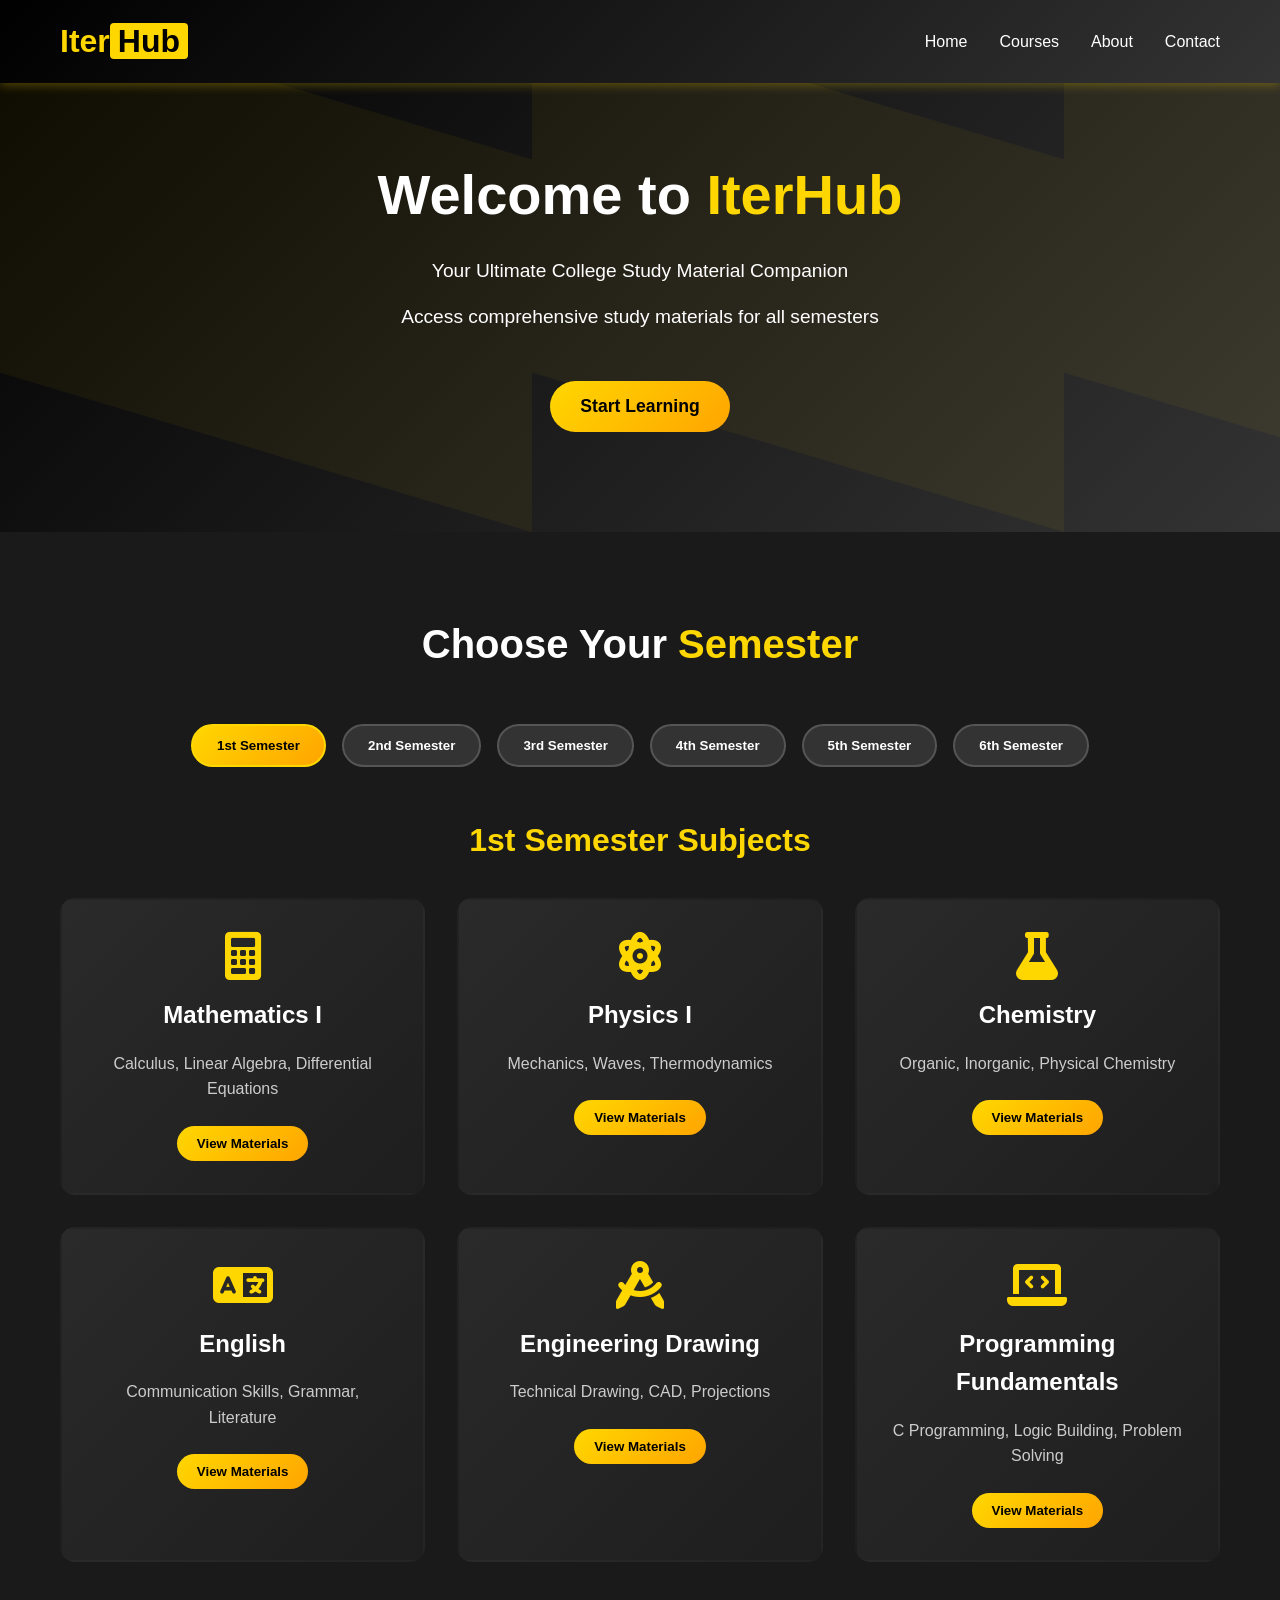
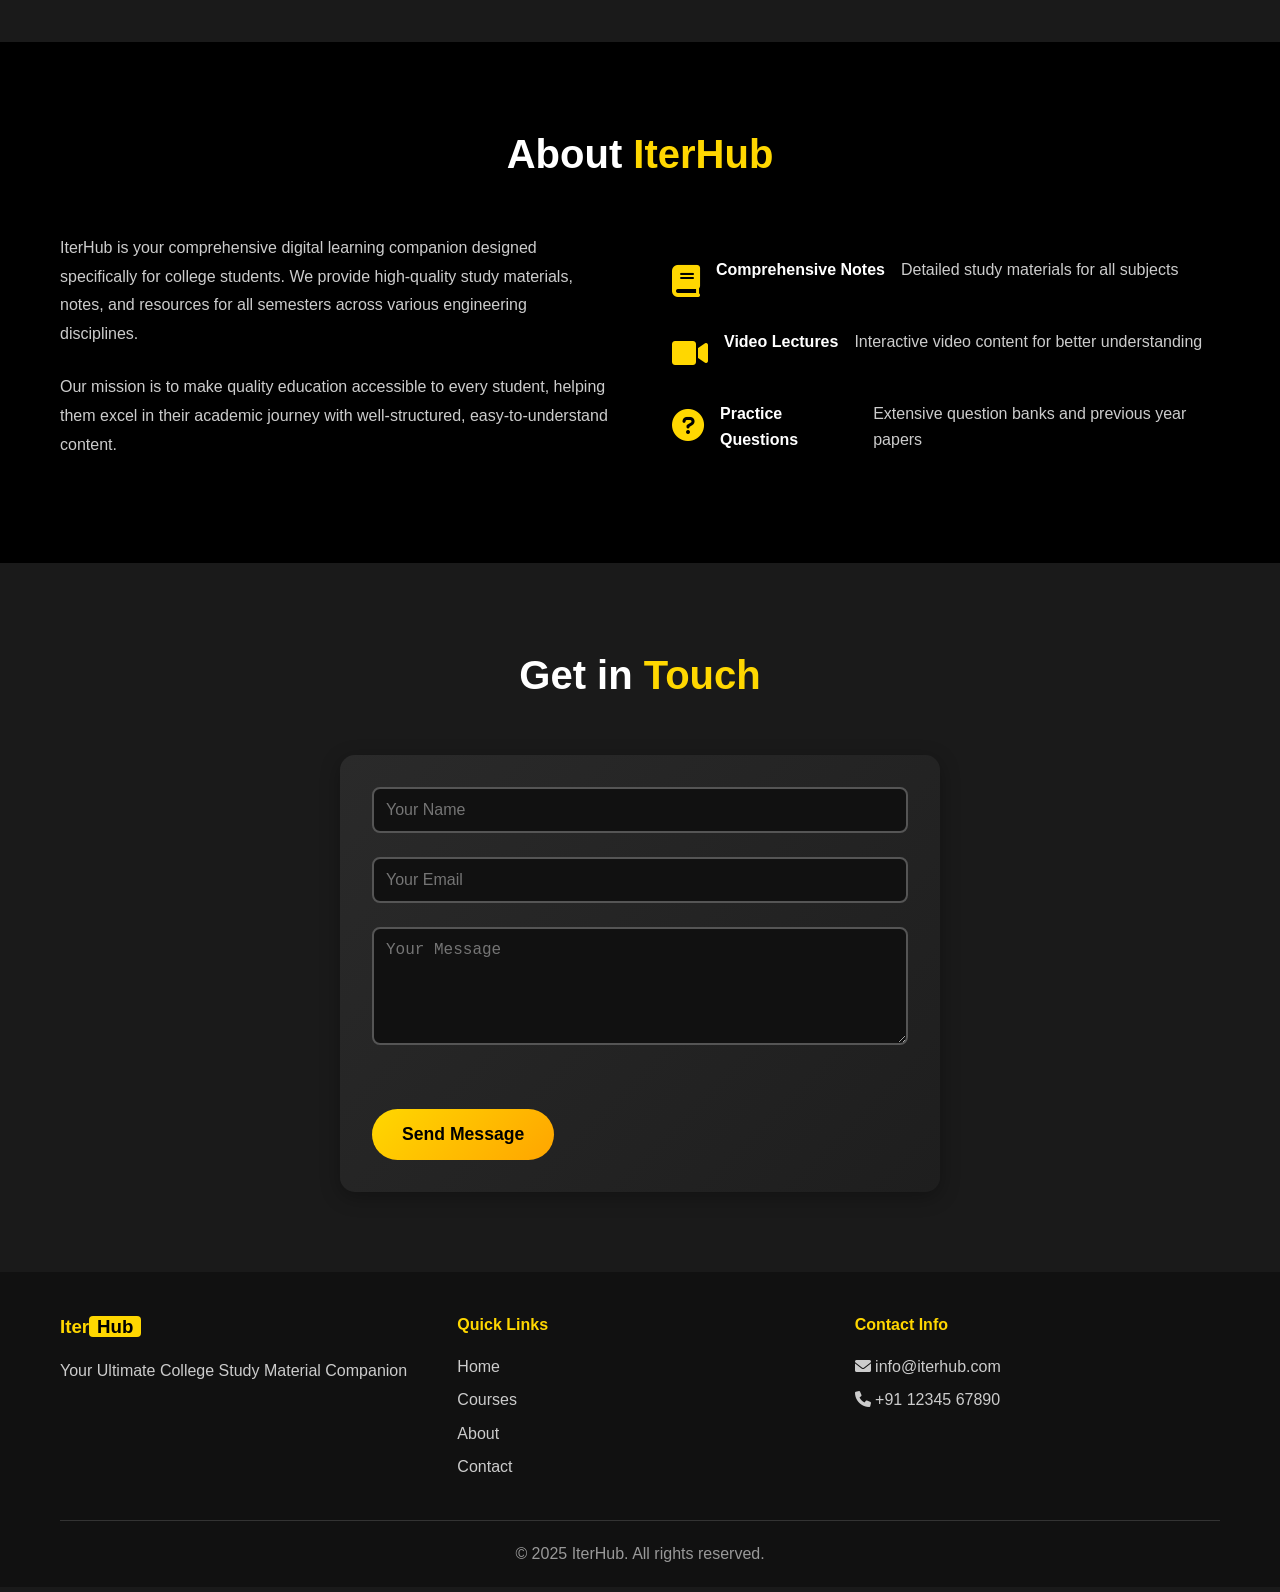
==== index.html @ 7307c880 "index" ====
<!DOCTYPE html>
<html lang="en">
<head>
    <meta charset="UTF-8">
    <meta name="viewport" content="width=device-width, initial-scale=1.0">
    <title>IterHub - Your Ultimate Study Companion</title>
    <link rel="stylesheet" href="style.css">
    <link href="https://cdnjs.cloudflare.com/ajax/libs/font-awesome/6.0.0/css/all.min.css" rel="stylesheet">
</head>
<body>
    <header class="header">
        <nav class="navbar">
            <div class="nav-container">
                <div class="logo">
                    <h1>Iter<span>Hub</span></h1>
                </div>
                <ul class="nav-menu">
                    <li><a href="#home">Home</a></li>
                    <li><a href="#courses">Courses</a></li>
                    <li><a href="#about">About</a></li>
                    <li><a href="#contact">Contact</a></li>
                </ul>
                <div class="hamburger">
                    <span></span>
                    <span></span>
                    <span></span>
                </div>
            </div>
        </nav>
    </header>

    <section class="hero" id="home">
        <div class="hero-content">
            <h1>Welcome to <span>IterHub</span></h1>
            <p>Your Ultimate College Study Material Companion</p>
            <p class="hero-subtitle">Access comprehensive study materials for all semesters</p>
            <button class="cta-button">Start Learning</button>
        </div>
    </section>

    <section class="courses-section" id="courses">
        <div class="container">
            <h2 class="section-title">Choose Your <span>Semester</span></h2>
            
            <div class="semester-tabs">
                <button class="tab-button active" data-semester="1">1st Semester</button>
                <button class="tab-button" data-semester="2">2nd Semester</button>
                <button class="tab-button" data-semester="3">3rd Semester</button>
                <button class="tab-button" data-semester="4">4th Semester</button>
                <button class="tab-button" data-semester="5">5th Semester</button>
                <button class="tab-button" data-semester="6">6th Semester</button>
            </div>

            <div class="semester-content">
                <div class="semester-panel active" id="semester-1">
                    <h3>1st Semester Subjects</h3>
                    <div class="subjects-grid">
                        <div class="subject-card">
                            <i class="fas fa-calculator"></i>
                            <h4>Mathematics I</h4>
                            <p>Calculus, Linear Algebra, Differential Equations</p>
                            <button class="subject-btn">View Materials</button>
                        </div>
                        <div class="subject-card">
                            <i class="fas fa-atom"></i>
                            <h4>Physics I</h4>
                            <p>Mechanics, Waves, Thermodynamics</p>
                            <button class="subject-btn">View Materials</button>
                        </div>
                        <div class="subject-card">
                            <i class="fas fa-flask"></i>
                            <h4>Chemistry</h4>
                            <p>Organic, Inorganic, Physical Chemistry</p>
                            <button class="subject-btn">View Materials</button>
                        </div>
                        <div class="subject-card">
                            <i class="fas fa-language"></i>
                            <h4>English</h4>
                            <p>Communication Skills, Grammar, Literature</p>
                            <button class="subject-btn">View Materials</button>
                        </div>
                        <div class="subject-card">
                            <i class="fas fa-drafting-compass"></i>
                            <h4>Engineering Drawing</h4>
                            <p>Technical Drawing, CAD, Projections</p>
                            <button class="subject-btn">View Materials</button>
                        </div>
                        <div class="subject-card">
                            <i class="fas fa-laptop-code"></i>
                            <h4>Programming Fundamentals</h4>
                            <p>C Programming, Logic Building, Problem Solving</p>
                            <button class="subject-btn">View Materials</button>
                        </div>
                    </div>
                </div>
                <div class="semester-panel" id="semester-2">
                    <h3>2nd Semester Subjects</h3>
                    <div class="subjects-grid">
                        <div class="subject-card">
                            <i class="fas fa-calculator"></i>
                            <h4>Mathematics II</h4>
                            <p>Advanced Calculus, Vector Analysis, Statistics</p>
                            <button class="subject-btn">View Materials</button>
                        </div>
                        <div class="subject-card">
                            <i class="fas fa-atom"></i>
                            <h4>Physics II</h4>
                            <p>Electromagnetism, Optics, Modern Physics</p>
                            <button class="subject-btn">View Materials</button>
                        </div>
                        <div class="subject-card">
                            <i class="fas fa-microchip"></i>
                            <h4>Electronics</h4>
                            <p>Basic Electronics, Circuit Analysis, Semiconductors</p>
                            <button class="subject-btn">View Materials</button>
                        </div>
                        <div class="subject-card">
                            <i class="fas fa-cogs"></i>
                            <h4>Engineering Mechanics</h4>
                            <p>Statics, Dynamics, Strength of Materials</p>
                            <button class="subject-btn">View Materials</button>
                        </div>
                        <div class="subject-card">
                            <i class="fas fa-code"></i>
                            <h4>Data Structures</h4>
                            <p>Arrays, Linked Lists, Stacks, Queues</p>
                            <button class="subject-btn">View Materials</button>
                        </div>
                        <div class="subject-card">
                            <i class="fas fa-chart-line"></i>
                            <h4>Environmental Science</h4>
                            <p>Ecology, Pollution, Sustainable Development</p>
                            <button class="subject-btn">View Materials</button>
                        </div>
                    </div>
                </div>
                <div class="semester-panel" id="semester-3">
                    <h3>3rd Semester Subjects</h3>
                    <div class="subjects-grid">
                        <div class="subject-card">
                            <i class="fas fa-calculator"></i>
                            <h4>Mathematics III</h4>
                            <p>Numerical Methods, Transform Techniques</p>
                            <button class="subject-btn">View Materials</button>
                        </div>
                        <div class="subject-card">
                            <i class="fas fa-sitemap"></i>
                            <h4>Object Oriented Programming</h4>
                            <p>Java/C++, Classes, Inheritance, Polymorphism</p>
                            <button class="subject-btn">View Materials</button>
                        </div>
                        <div class="subject-card">
                            <i class="fas fa-database"></i>
                            <h4>Database Management</h4>
                            <p>SQL, RDBMS, Normalization, Transactions</p>
                            <button class="subject-btn">View Materials</button>
                        </div>
                        <div class="subject-card">
                            <i class="fas fa-project-diagram"></i>
                            <h4>Digital Logic Design</h4>
                            <p>Boolean Algebra, Logic Gates, Sequential Circuits</p>
                            <button class="subject-btn">View Materials</button>
                        </div>
                        <div class="subject-card">
                            <i class="fas fa-brain"></i>
                            <h4>Discrete Mathematics</h4>
                            <p>Graph Theory, Combinatorics, Logic</p>
                            <button class="subject-btn">View Materials</button>
                        </div>
                        <div class="subject-card">
                            <i class="fas fa-users"></i>
                            <h4>Soft Skills</h4>
                            <p>Communication, Leadership, Team Work</p>
                            <button class="subject-btn">View Materials</button>
                        </div>
                    </div>
                </div>
                <div class="semester-panel" id="semester-4">
                    <h3>4th Semester Subjects</h3>
                    <div class="subjects-grid">
                        <div class="subject-card">
                            <i class="fas fa-chart-bar"></i>
                            <h4>Probability & Statistics</h4>
                            <p>Statistical Analysis, Probability Distributions</p>
                            <button class="subject-btn">View Materials</button>
                        </div>
                        <div class="subject-card">
                            <i class="fas fa-sort-amount-up"></i>
                            <h4>Algorithms</h4>
                            <p>Algorithm Analysis, Sorting, Searching, Graph Algorithms</p>
                            <button class="subject-btn">View Materials</button>
                        </div>
                        <div class="subject-card">
                            <i class="fas fa-laptop"></i>
                            <h4>Computer Organization</h4>
                            <p>CPU Design, Memory Systems, I/O Systems</p>
                            <button class="subject-btn">View Materials</button>
                        </div>
                        <div class="subject-card">
                            <i class="fas fa-shield-alt"></i>
                            <h4>Operating Systems</h4>
                            <p>Process Management, Memory Management, File Systems</p>
                            <button class="subject-btn">View Materials</button>
                        </div>
                        <div class="subject-card">
                            <i class="fas fa-globe"></i>
                            <h4>Computer Networks</h4>
                            <p>Network Protocols, TCP/IP, Network Security</p>
                            <button class="subject-btn">View Materials</button>
                        </div>
                        <div class="subject-card">
                            <i class="fas fa-tools"></i>
                            <h4>Software Engineering</h4>
                            <p>SDLC, Requirements Analysis, Testing</p>
                            <button class="subject-btn">View Materials</button>
                        </div>
                    </div>
                </div>
                <div class="semester-panel" id="semester-5">
                    <h3>5th Semester Subjects</h3>
                    <div class="subjects-grid">
                        <div class="subject-card">
                            <i class="fas fa-robot"></i>
                            <h4>Artificial Intelligence</h4>
                            <p>Machine Learning, Neural Networks, Expert Systems</p>
                            <button class="subject-btn">View Materials</button>
                        </div>
                        <div class="subject-card">
                            <i class="fas fa-code-branch"></i>
                            <h4>Theory of Computation</h4>
                            <p>Automata, Regular Languages, Context-Free Grammars</p>
                            <button class="subject-btn">View Materials</button>
                        </div>
                        <div class="subject-card">
                            <i class="fas fa-server"></i>
                            <h4>System Programming</h4>
                            <p>Compilers, Assemblers, Loaders, Linkers</p>
                            <button class="subject-btn">View Materials</button>
                        </div>
                        <div class="subject-card">
                            <i class="fas fa-mobile-alt"></i>
                            <h4>Mobile Computing</h4>
                            <p>Android/iOS Development, Mobile Networks</p>
                            <button class="subject-btn">View Materials</button>
                        </div>
                        <div class="subject-card">
                            <i class="fas fa-cloud"></i>
                            <h4>Cloud Computing</h4>
                            <p>AWS, Azure, Distributed Systems, Virtualization</p>
                            <button class="subject-btn">View Materials</button>
                        </div>
                        <div class="subject-card">
                            <i class="fas fa-lock"></i>
                            <h4>Cyber Security</h4>
                            <p>Cryptography, Network Security, Ethical Hacking</p>
                            <button class="subject-btn">View Materials</button>
                        </div>
                    </div>
                </div>
                <div class="semester-panel" id="semester-6">
                    <h3>6th Semester Subjects</h3>
                    <div class="subjects-grid">
                        <div class="subject-card">
                            <i class="fas fa-project-diagram"></i>
                            <h4>Major Project</h4>
                            <p>Capstone Project, Research, Implementation</p>
                            <button class="subject-btn">View Materials</button>
                        </div>
                        <div class="subject-card">
                            <i class="fas fa-chart-line"></i>
                            <h4>Data Mining</h4>
                            <p>Big Data Analytics, Data Warehousing, Business Intelligence</p>
                            <button class="subject-btn">View Materials</button>
                        </div>
                        <div class="subject-card">
                            <i class="fas fa-globe-americas"></i>
                            <h4>Web Technologies</h4>
                            <p>HTML5, CSS3, JavaScript, React, Node.js</p>
                            <button class="subject-btn">View Materials</button>
                        </div>
                        <div class="subject-card">
                            <i class="fas fa-briefcase"></i>
                            <h4>Professional Ethics</h4>
                            <p>Engineering Ethics, IPR, Corporate Responsibility</p>
                            <button class="subject-btn">View Materials</button>
                        </div>
                        <div class="subject-card">
                            <i class="fas fa-handshake"></i>
                            <h4>Industrial Training</h4>
                            <p>Internship, Industry Exposure, Practical Skills</p>
                            <button class="subject-btn">View Materials</button>
                        </div>
                        <div class="subject-card">
                            <i class="fas fa-graduation-cap"></i>
                            <h4>Seminar</h4>
                            <p>Research Presentation, Technical Communication</p>
                            <button class="subject-btn">View Materials</button>
                        </div>
                    </div>
                </div>
            </div>
        </div>
    </section>

    <section class="about-section" id="about">
        <div class="container">
            <h2 class="section-title">About <span>IterHub</span></h2>
            <div class="about-content">
                <div class="about-text">
                    <p>IterHub is your comprehensive digital learning companion designed specifically for college students. We provide high-quality study materials, notes, and resources for all semesters across various engineering disciplines.</p>
                    <p>Our mission is to make quality education accessible to every student, helping them excel in their academic journey with well-structured, easy-to-understand content.</p>
                </div>
                <div class="features">
                    <div class="feature">
                        <i class="fas fa-book"></i>
                        <h4>Comprehensive Notes</h4>
                        <p>Detailed study materials for all subjects</p>
                    </div>
                    <div class="feature">
                        <i class="fas fa-video"></i>
                        <h4>Video Lectures</h4>
                        <p>Interactive video content for better understanding</p>
                    </div>
                    <div class="feature">
                        <i class="fas fa-question-circle"></i>
                        <h4>Practice Questions</h4>
                        <p>Extensive question banks and previous year papers</p>
                    </div>
                </div>
            </div>
        </div>
    </section>

    <section class="contact-section" id="contact">
        <div class="container">
            <h2 class="section-title">Get in <span>Touch</span></h2>
            <div class="contact-form-container">
                <form class="contact-form">
                    <input type="text" id="name" name="name" placeholder="Your Name" required>
                    <input type="email" id="email" name="email" placeholder="Your Email" required>
                    <textarea id="message" name="message" rows="5" placeholder="Your Message" required></textarea>
                    <button type="submit" class="cta-button">Send Message</button>
                </form>
            </div>
        </div>
    </section>

    <footer class="footer">
        <div class="container">
            <div class="footer-content">
                <div class="footer-section">
                    <h3>Iter<span>Hub</span></h3>
                    <p>Your Ultimate College Study Material Companion</p>
                </div>
                <div class="footer-section">
                    <h4>Quick Links</h4>
                    <ul>
                        <li><a href="#home">Home</a></li>
                        <li><a href="#courses">Courses</a></li>
                        <li><a href="#about">About</a></li>
                        <li><a href="#contact">Contact</a></li>
                    </ul>
                </div>
                <div class="footer-section">
                    <h4>Contact Info</h4>
                    <p><i class="fas fa-envelope"></i> info@iterhub.com</p>
                    <p><i class="fas fa-phone"></i> +91 12345 67890</p>
                </div>
            </div>
            <div class="footer-bottom">
                <p>&copy; 2025 IterHub. All rights reserved.</p>
            </div>
        </div>
    </footer>

    <script src="script.js"></script>
    <script src="script.js"></script>
</body>
</html>
---- style.css ----
/* styles.css */
* {
    margin: 0;
    padding: 0;
    box-sizing: border-box;
}

body {
    font-family: 'Arial', sans-serif;
    line-height: 1.6;
    color: #333;
    background-color: #1a1a1a;
    scroll-behavior: smooth;
}

.container {
    max-width: 1200px;
    margin: 0 auto;
    padding: 0 20px;
}

/* Header Styles */
.header {
    background: linear-gradient(135deg, #000000 0%, #333333 100%);
    padding: 1rem 0;
    position: fixed;
    width: 100%;
    top: 0;
    z-index: 1000;
    box-shadow: 0 2px 10px rgba(255, 215, 0, 0.3);
}

.nav-container {
    max-width: 1200px;
    margin: 0 auto;
    padding: 0 20px;
    display: flex;
    justify-content: space-between;
    align-items: center;
}

.logo h1 {
    color: #FFD700;
    font-size: 2rem;
    font-weight: bold;
}

.logo span {
    color: #000;
    background: #FFD700;
    padding: 0 8px;
    border-radius: 4px;
}

.nav-menu {
    display: flex;
    list-style: none;
    gap: 2rem;
}

.nav-menu a {
    color: #fff;
    text-decoration: none;
    font-weight: 500;
    transition: color 0.3s ease;
}

.nav-menu a:hover {
    color: #FFD700;
}

.hamburger {
    display: none;
    flex-direction: column;
    cursor: pointer;
}

.hamburger span {
    width: 25px;
    height: 3px;
    background: #FFD700;
    margin: 3px 0;
    transition: 0.3s;
}

/* Hero Section */
.hero {
    background: linear-gradient(135deg, #000000 0%, #1a1a1a 50%, #333333 100%);
    color: white;
    text-align: center;
    padding: 150px 0 100px;
    position: relative;
    overflow: hidden;
}

.hero::before {
    content: '';
    position: absolute;
    top: 0;
    left: 0;
    right: 0;
    bottom: 0;
    background: url('data:image/svg+xml,<svg xmlns="http://www.w3.org/2000/svg" viewBox="0 0 1000 1000"><polygon fill="%23FFD700" fill-opacity="0.05" points="0,0 1000,300 1000,1000 0,700"/></svg>');
}

.hero-content {
    position: relative;
    z-index: 2;
}

.hero h1 {
    font-size: 3.5rem;
    margin-bottom: 1rem;
    animation: slideInUp 1s ease-out;
}

.hero span {
    color: #FFD700;
}

.hero p {
    font-size: 1.2rem;
    margin-bottom: 1rem;
    animation: slideInUp 1s ease-out 0.2s both;
}

.hero-subtitle {
    font-size: 1rem;
    opacity: 0.8;
    animation: slideInUp 1s ease-out 0.4s both;
}

.cta-button {
    background: linear-gradient(135deg, #FFD700 0%, #FFA500 100%);
    color: #000;
    padding: 15px 30px;
    border: none;
    border-radius: 50px;
    font-size: 1.1rem;
    font-weight: bold;
    cursor: pointer;
    margin-top: 2rem;
    transition: all 0.3s ease;
    animation: slideInUp 1s ease-out 0.6s both;
}

.cta-button:hover {
    transform: translateY(-3px);
    box-shadow: 0 10px 20px rgba(255, 215, 0, 0.4);
}

/* Courses Section */
.courses-section {
    background: #1a1a1a;
    padding: 80px 0;
    color: white;
}

.section-title {
    text-align: center;
    font-size: 2.5rem;
    margin-bottom: 3rem;
    color: white;
}

.section-title span {
    color: #FFD700;
}

/* Semester Tabs */
.semester-tabs {
    display: flex;
    justify-content: center;
    flex-wrap: wrap;
    gap: 1rem;
    margin-bottom: 3rem;
}

.tab-button {
    background: #333;
    color: white;
    border: 2px solid #555;
    padding: 12px 24px;
    border-radius: 25px;
    cursor: pointer;
    font-weight: 600;
    transition: all 0.3s ease;
}

.tab-button:hover {
    border-color: #FFD700;
    color: #FFD700;
}

.tab-button.active {
    background: linear-gradient(135deg, #FFD700 0%, #FFA500 100%);
    color: #000;
    border-color: #FFD700;
}

/* Semester Panels */
.semester-panel {
    display: none;
}

.semester-panel.active {
    display: block;
    animation: fadeIn 0.5s ease-in-out;
}

.semester-panel h3 {
    text-align: center;
    font-size: 2rem;
    margin-bottom: 2rem;
    color: #FFD700;
}

/* Subjects Grid */
.subjects-grid {
    display: grid;
    grid-template-columns: repeat(auto-fit, minmax(300px, 1fr));
    gap: 2rem;
}

.subject-card {
    background: linear-gradient(135deg, #2a2a2a 0%, #1e1e1e 100%);
    padding: 2rem;
    border-radius: 15px;
    text-align: center;
    transition: all 0.3s ease;
    border: 2px solid transparent;
}

.subject-card:hover {
    transform: translateY(-10px);
    border-color: #FFD700;
    box-shadow: 0 15px 30px rgba(255, 215, 0, 0.2);
}

.subject-card i {
    font-size: 3rem;
    color: #FFD700;
    margin-bottom: 1rem;
}

.subject-card h4 {
    font-size: 1.5rem;
    margin-bottom: 1rem;
    color: white;
}

.subject-card p {
    color: #ccc;
    margin-bottom: 1.5rem;
    line-height: 1.6;
}

.subject-btn {
    background: linear-gradient(135deg, #FFD700 0%, #FFA500 100%);
    color: #000;
    border: none;
    padding: 10px 20px;
    border-radius: 25px;
    cursor: pointer;
    font-weight: 600;
    transition: all 0.3s ease;
}

.subject-btn:hover {
    transform: translateY(-2px);
    box-shadow: 0 5px 15px rgba(255, 215, 0, 0.4);
}

/* About Section */
.about-section {
    background: #000;
    padding: 80px 0;
    color: white;
}

.about-content {
    display: grid;
    grid-template-columns: 1fr 1fr;
    gap: 4rem;
    align-items: center;
}

.about-text p {
    margin-bottom: 1.5rem;
    line-height: 1.8;
    color: #ccc;
}

.features {
    display: grid;
    gap: 2rem;
}

.feature {
    display: flex;
    align-items: flex-start;
    gap: 1rem;
}

.feature i {
    font-size: 2rem;
    color: #FFD700;
    margin-top: 0.5rem;
}

.feature h4 {
    margin-bottom: 0.5rem;
}

.feature p {
    color: #ccc;
}

/* Contact Section */
.contact-section {
    background: #1a1a1a;
    padding: 80px 0;
    color: white;
}

.contact-form-container {
    max-width: 600px;
    margin: 0 auto;
    padding: 2rem;
    background: linear-gradient(135deg, #2a2a2a 0%, #1e1e1e 100%);
    border-radius: 15px;
    box-shadow: 0 5px 20px rgba(0, 0, 0, 0.3);
}

.contact-form input,
.contact-form textarea {
    width: 100%;
    padding: 12px;
    margin-bottom: 1.5rem;
    border: 2px solid #555;
    border-radius: 8px;
    background: #111;
    color: white;
    font-size: 1rem;
    transition: border-color 0.3s ease;
}

.contact-form input:focus,
.contact-form textarea:focus {
    outline: none;
    border-color: #FFD700;
}

/* Footer */
.footer {
    background: #111;
    color: white;
    padding: 40px 0 20px;
}

.footer-content {
    display: grid;
    grid-template-columns: repeat(auto-fit, minmax(250px, 1fr));
    gap: 2rem;
    margin-bottom: 2rem;
}

.footer-section h3 {
    margin-bottom: 1rem;
    color: #FFD700;
}

.footer-section h3 span {
    color: #000;
    background: #FFD700;
    padding: 0 8px;
    border-radius: 4px;
}

.footer-section h4 {
    margin-bottom: 1rem;
    color: #FFD700;
}

.footer-section ul {
    list-style: none;
}

.footer-section ul li {
    margin-bottom: 0.5rem;
}

.footer-section ul li a {
    color: #ccc;
    text-decoration: none;
    transition: color 0.3s ease;
}

.footer-section ul li a:hover {
    color: #FFD700;
}

.footer-section p {
    color: #ccc;
    margin-bottom: 0.5rem;
}

.footer-bottom {
    text-align: center;
    padding-top: 20px;
    border-top: 1px solid #333;
    color: #999;
}

/* Animations */
@keyframes slideInUp {
    from {
        opacity: 0;
        transform: translateY(30px);
    }
    to {
        opacity: 1;
        transform: translateY(0);
    }
}

@keyframes fadeIn {
    from {
        opacity: 0;
    }
    to {
        opacity: 1;
    }
}

/* Responsive Design */
@media (max-width: 768px) {
    .hamburger {
        display: flex;
    }

    .nav-menu {
        position: fixed;
        left: -100%;
        top: 70px;
        flex-direction: column;
        background-color: #000;
        width: 100%;
        text-align: center;
        transition: 0.3s;
        box-shadow: 0 10px 27px rgba(0, 0, 0, 0.05);
        padding: 2rem 0;
    }

    .nav-menu.active {
        left: 0;
    }

    .hero h1 {
        font-size: 2.5rem;
    }

    .hero p {
        font-size: 1rem;
    }

    .semester-tabs {
        flex-direction: column;
        align-items: center;
        gap: 0.5rem;
    }

    .tab-button {
        width: 80%;
        padding: 10px 16px;
        font-size: 0.9rem;
    }

    .subjects-grid {
        grid-template-columns: 1fr;
    }

    .about-content {
        grid-template-columns: 1fr;
        gap: 2rem;
    }

    .footer-content {
        grid-template-columns: 1fr;
    }
}

@media (max-width: 480px) {
    .hero {
        padding: 120px 20px 80px;
    }

    .hero h1 {
        font-size: 2rem;
    }

    .subject-card {
        padding: 1.5rem;
    }
}
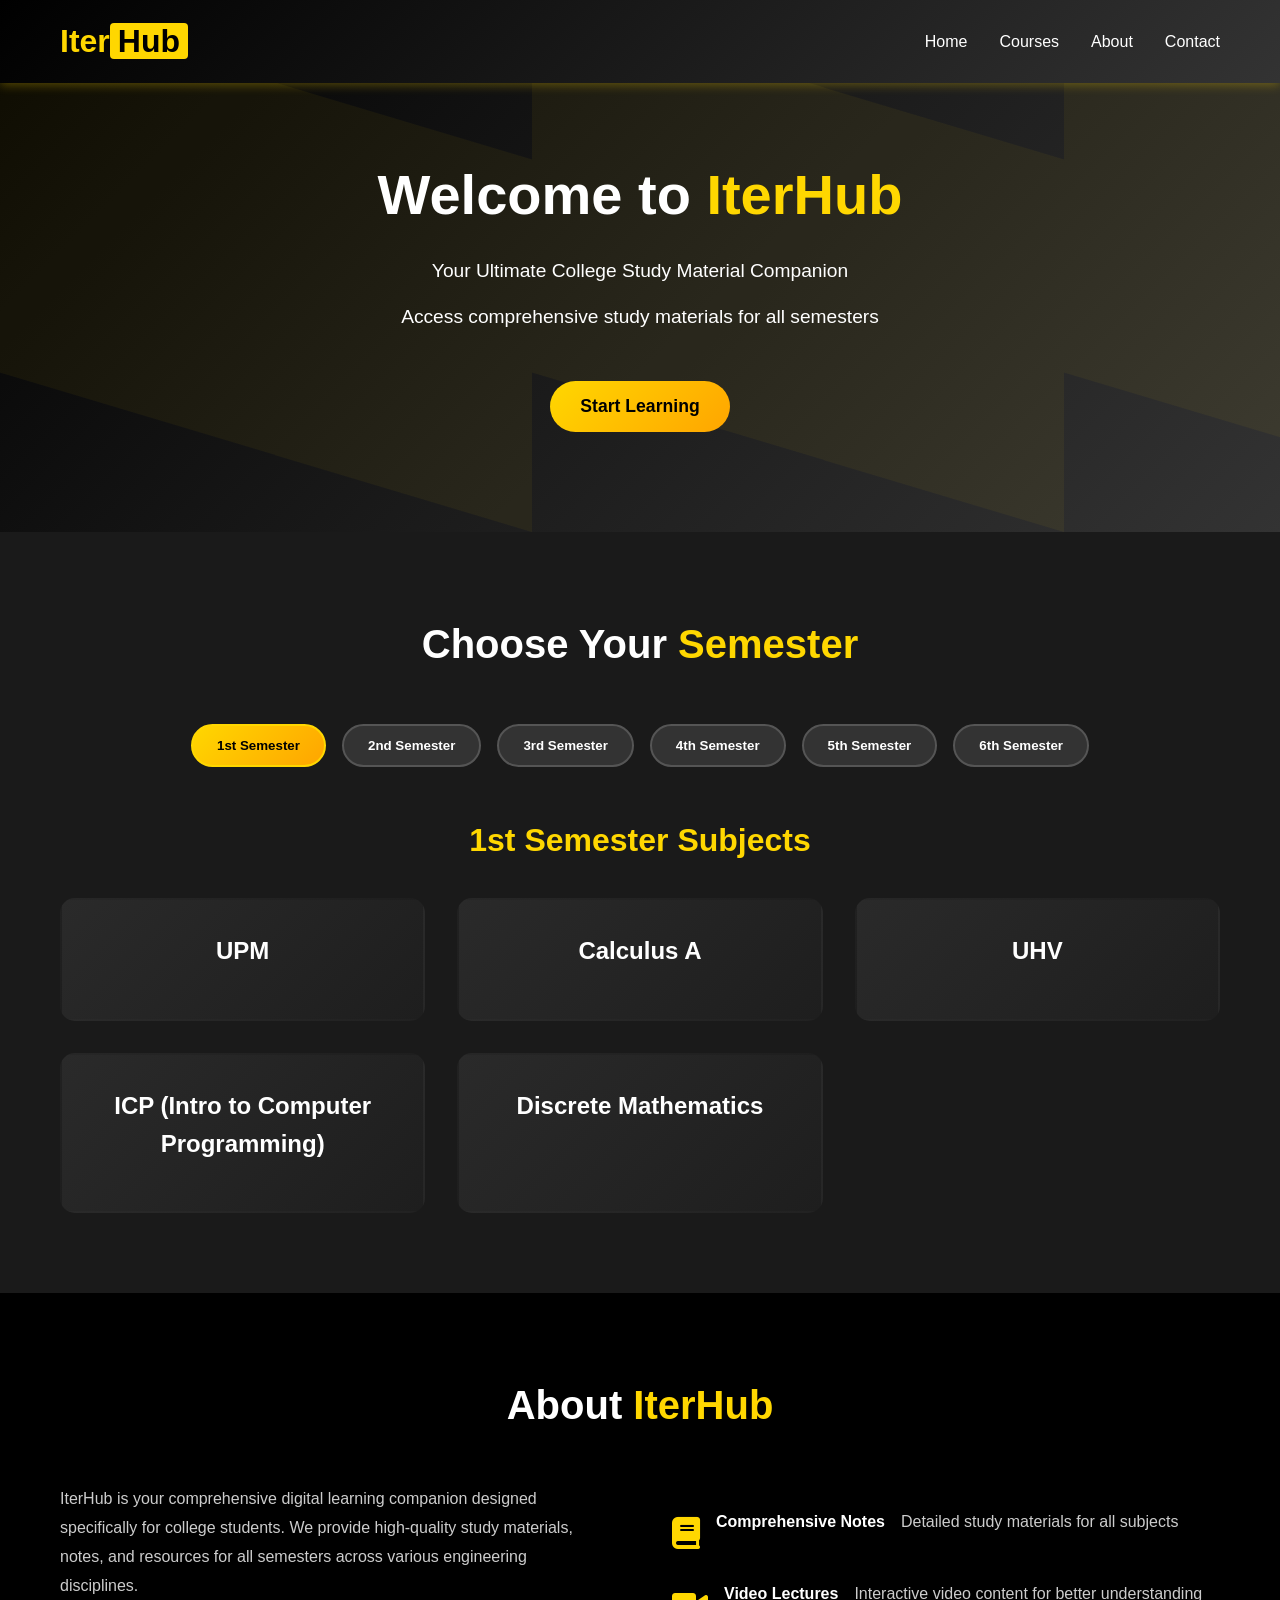
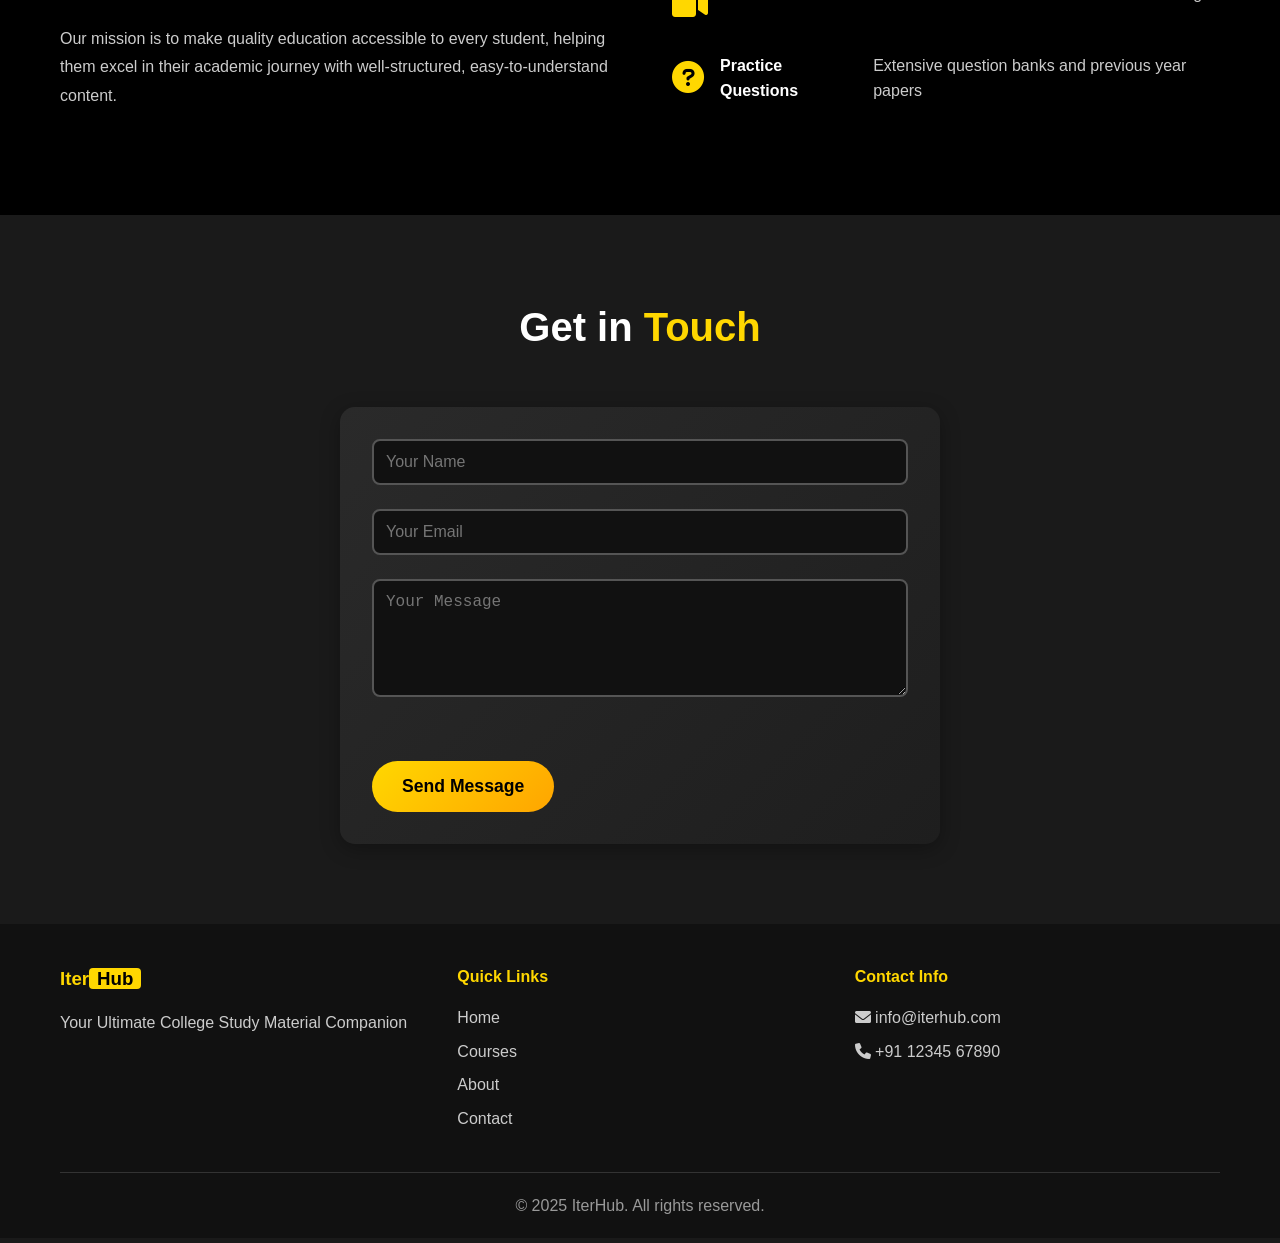
==== commit 59401ade: "buttons" ====
--- a/index.html
+++ b/index.html
@@ -52,250 +52,77 @@
             </div>
 
             <div class="semester-content">
+                <!-- Semester 1 -->
                 <div class="semester-panel active" id="semester-1">
                     <h3>1st Semester Subjects</h3>
                     <div class="subjects-grid">
-                        <div class="subject-card">
-                            <i class="fas fa-calculator"></i>
-                            <h4>Mathematics I</h4>
-                            <p>Calculus, Linear Algebra, Differential Equations</p>
-                            <button class="subject-btn">View Materials</button>
-                        </div>
-                        <div class="subject-card">
-                            <i class="fas fa-atom"></i>
-                            <h4>Physics I</h4>
-                            <p>Mechanics, Waves, Thermodynamics</p>
-                            <button class="subject-btn">View Materials</button>
-                        </div>
-                        <div class="subject-card">
-                            <i class="fas fa-flask"></i>
-                            <h4>Chemistry</h4>
-                            <p>Organic, Inorganic, Physical Chemistry</p>
-                            <button class="subject-btn">View Materials</button>
-                        </div>
-                        <div class="subject-card">
-                            <i class="fas fa-language"></i>
-                            <h4>English</h4>
-                            <p>Communication Skills, Grammar, Literature</p>
-                            <button class="subject-btn">View Materials</button>
-                        </div>
-                        <div class="subject-card">
-                            <i class="fas fa-drafting-compass"></i>
-                            <h4>Engineering Drawing</h4>
-                            <p>Technical Drawing, CAD, Projections</p>
-                            <button class="subject-btn">View Materials</button>
-                        </div>
-                        <div class="subject-card">
-                            <i class="fas fa-laptop-code"></i>
-                            <h4>Programming Fundamentals</h4>
-                            <p>C Programming, Logic Building, Problem Solving</p>
-                            <button class="subject-btn">View Materials</button>
-                        </div>
-                    </div>
-                </div>
+                        <div class="subject-card"><h4>UPM</h4></div>
+                        <div class="subject-card"><h4>Calculus A</h4></div>
+                        <div class="subject-card"><h4>UHV</h4></div>
+                        <div class="subject-card"><h4>ICP (Intro to Computer Programming)</h4></div>
+                        <div class="subject-card"><h4>Discrete Mathematics</h4></div>
+                    </div>
+                </div>
+
+                <!-- Semester 2 -->
                 <div class="semester-panel" id="semester-2">
                     <h3>2nd Semester Subjects</h3>
                     <div class="subjects-grid">
-                        <div class="subject-card">
-                            <i class="fas fa-calculator"></i>
-                            <h4>Mathematics II</h4>
-                            <p>Advanced Calculus, Vector Analysis, Statistics</p>
-                            <button class="subject-btn">View Materials</button>
-                        </div>
-                        <div class="subject-card">
-                            <i class="fas fa-atom"></i>
-                            <h4>Physics II</h4>
-                            <p>Electromagnetism, Optics, Modern Physics</p>
-                            <button class="subject-btn">View Materials</button>
-                        </div>
-                        <div class="subject-card">
-                            <i class="fas fa-microchip"></i>
-                            <h4>Electronics</h4>
-                            <p>Basic Electronics, Circuit Analysis, Semiconductors</p>
-                            <button class="subject-btn">View Materials</button>
-                        </div>
-                        <div class="subject-card">
-                            <i class="fas fa-cogs"></i>
-                            <h4>Engineering Mechanics</h4>
-                            <p>Statics, Dynamics, Strength of Materials</p>
-                            <button class="subject-btn">View Materials</button>
-                        </div>
-                        <div class="subject-card">
-                            <i class="fas fa-code"></i>
-                            <h4>Data Structures</h4>
-                            <p>Arrays, Linked Lists, Stacks, Queues</p>
-                            <button class="subject-btn">View Materials</button>
-                        </div>
-                        <div class="subject-card">
-                            <i class="fas fa-chart-line"></i>
-                            <h4>Environmental Science</h4>
-                            <p>Ecology, Pollution, Sustainable Development</p>
-                            <button class="subject-btn">View Materials</button>
-                        </div>
-                    </div>
-                </div>
+                        <div class="subject-card"><h4>UPEM</h4></div>
+                        <div class="subject-card"><h4>Calculus B</h4></div>
+                        <div class="subject-card"><h4>ITW</h4></div>
+                        <div class="subject-card"><h4>DSA</h4></div>
+                        <div class="subject-card"><h4>IGT</h4></div>
+                    </div>
+                </div>
+
+                <!-- Semester 3 -->
                 <div class="semester-panel" id="semester-3">
                     <h3>3rd Semester Subjects</h3>
                     <div class="subjects-grid">
-                        <div class="subject-card">
-                            <i class="fas fa-calculator"></i>
-                            <h4>Mathematics III</h4>
-                            <p>Numerical Methods, Transform Techniques</p>
-                            <button class="subject-btn">View Materials</button>
-                        </div>
-                        <div class="subject-card">
-                            <i class="fas fa-sitemap"></i>
-                            <h4>Object Oriented Programming</h4>
-                            <p>Java/C++, Classes, Inheritance, Polymorphism</p>
-                            <button class="subject-btn">View Materials</button>
-                        </div>
-                        <div class="subject-card">
-                            <i class="fas fa-database"></i>
-                            <h4>Database Management</h4>
-                            <p>SQL, RDBMS, Normalization, Transactions</p>
-                            <button class="subject-btn">View Materials</button>
-                        </div>
-                        <div class="subject-card">
-                            <i class="fas fa-project-diagram"></i>
-                            <h4>Digital Logic Design</h4>
-                            <p>Boolean Algebra, Logic Gates, Sequential Circuits</p>
-                            <button class="subject-btn">View Materials</button>
-                        </div>
-                        <div class="subject-card">
-                            <i class="fas fa-brain"></i>
-                            <h4>Discrete Mathematics</h4>
-                            <p>Graph Theory, Combinatorics, Logic</p>
-                            <button class="subject-btn">View Materials</button>
-                        </div>
-                        <div class="subject-card">
-                            <i class="fas fa-users"></i>
-                            <h4>Soft Skills</h4>
-                            <p>Communication, Leadership, Team Work</p>
-                            <button class="subject-btn">View Materials</button>
-                        </div>
-                    </div>
-                </div>
+                        <div class="subject-card"><h4>DLD (Digital Logic Design)</h4></div>
+                        <div class="subject-card"><h4>Algorithms and Design I</h4></div>
+                        <div class="subject-card"><h4>Probability and Statistics</h4></div>
+                        <div class="subject-card"><h4>Introduction to Microeconomics</h4></div>
+                        <div class="subject-card"><h4>Introduction to Environmental Studies</h4></div>
+                    </div>
+                </div>
+
+                <!-- Semester 4 -->
                 <div class="semester-panel" id="semester-4">
                     <h3>4th Semester Subjects</h3>
                     <div class="subjects-grid">
-                        <div class="subject-card">
-                            <i class="fas fa-chart-bar"></i>
-                            <h4>Probability & Statistics</h4>
-                            <p>Statistical Analysis, Probability Distributions</p>
-                            <button class="subject-btn">View Materials</button>
-                        </div>
-                        <div class="subject-card">
-                            <i class="fas fa-sort-amount-up"></i>
-                            <h4>Algorithms</h4>
-                            <p>Algorithm Analysis, Sorting, Searching, Graph Algorithms</p>
-                            <button class="subject-btn">View Materials</button>
-                        </div>
-                        <div class="subject-card">
-                            <i class="fas fa-laptop"></i>
-                            <h4>Computer Organization</h4>
-                            <p>CPU Design, Memory Systems, I/O Systems</p>
-                            <button class="subject-btn">View Materials</button>
-                        </div>
-                        <div class="subject-card">
-                            <i class="fas fa-shield-alt"></i>
-                            <h4>Operating Systems</h4>
-                            <p>Process Management, Memory Management, File Systems</p>
-                            <button class="subject-btn">View Materials</button>
-                        </div>
-                        <div class="subject-card">
-                            <i class="fas fa-globe"></i>
-                            <h4>Computer Networks</h4>
-                            <p>Network Protocols, TCP/IP, Network Security</p>
-                            <button class="subject-btn">View Materials</button>
-                        </div>
-                        <div class="subject-card">
-                            <i class="fas fa-tools"></i>
-                            <h4>Software Engineering</h4>
-                            <p>SDLC, Requirements Analysis, Testing</p>
-                            <button class="subject-btn">View Materials</button>
-                        </div>
-                    </div>
-                </div>
+                        <div class="subject-card"><h4>CS Workshop II</h4></div>
+                        <div class="subject-card"><h4>Computer Organization & Architecture</h4></div>
+                        <div class="subject-card"><h4>Algorithms and Design II</h4></div>
+                        <div class="subject-card"><h4>Applied Linear Algebra</h4></div>
+                        <div class="subject-card"><h4>Introduction to Macroeconomics</h4></div>
+                        <div class="subject-card"><h4>Introduction to Disaster Management</h4></div>
+                    </div>
+                </div>
+
+                <!-- Semester 5 -->
                 <div class="semester-panel" id="semester-5">
                     <h3>5th Semester Subjects</h3>
                     <div class="subjects-grid">
-                        <div class="subject-card">
-                            <i class="fas fa-robot"></i>
-                            <h4>Artificial Intelligence</h4>
-                            <p>Machine Learning, Neural Networks, Expert Systems</p>
-                            <button class="subject-btn">View Materials</button>
-                        </div>
-                        <div class="subject-card">
-                            <i class="fas fa-code-branch"></i>
-                            <h4>Theory of Computation</h4>
-                            <p>Automata, Regular Languages, Context-Free Grammars</p>
-                            <button class="subject-btn">View Materials</button>
-                        </div>
-                        <div class="subject-card">
-                            <i class="fas fa-server"></i>
-                            <h4>System Programming</h4>
-                            <p>Compilers, Assemblers, Loaders, Linkers</p>
-                            <button class="subject-btn">View Materials</button>
-                        </div>
-                        <div class="subject-card">
-                            <i class="fas fa-mobile-alt"></i>
-                            <h4>Mobile Computing</h4>
-                            <p>Android/iOS Development, Mobile Networks</p>
-                            <button class="subject-btn">View Materials</button>
-                        </div>
-                        <div class="subject-card">
-                            <i class="fas fa-cloud"></i>
-                            <h4>Cloud Computing</h4>
-                            <p>AWS, Azure, Distributed Systems, Virtualization</p>
-                            <button class="subject-btn">View Materials</button>
-                        </div>
-                        <div class="subject-card">
-                            <i class="fas fa-lock"></i>
-                            <h4>Cyber Security</h4>
-                            <p>Cryptography, Network Security, Ethical Hacking</p>
-                            <button class="subject-btn">View Materials</button>
-                        </div>
-                    </div>
-                </div>
+                        <div class="subject-card"><h4>Practical Programming with C</h4></div>
+                        <div class="subject-card"><h4>Design of Operating Systems</h4></div>
+                        <div class="subject-card"><h4>Computer Networking: Concepts</h4></div>
+                        <div class="subject-card"><h4>Python Programming</h4></div>
+                        <div class="subject-card"><h4>Introduction to Theory of Computation</h4></div>
+                        <div class="subject-card"><h4>Foundations of Machine Learning</h4></div>
+                    </div>
+                </div>
+
+                <!-- Semester 6 -->
                 <div class="semester-panel" id="semester-6">
                     <h3>6th Semester Subjects</h3>
                     <div class="subjects-grid">
-                        <div class="subject-card">
-                            <i class="fas fa-project-diagram"></i>
-                            <h4>Major Project</h4>
-                            <p>Capstone Project, Research, Implementation</p>
-                            <button class="subject-btn">View Materials</button>
-                        </div>
-                        <div class="subject-card">
-                            <i class="fas fa-chart-line"></i>
-                            <h4>Data Mining</h4>
-                            <p>Big Data Analytics, Data Warehousing, Business Intelligence</p>
-                            <button class="subject-btn">View Materials</button>
-                        </div>
-                        <div class="subject-card">
-                            <i class="fas fa-globe-americas"></i>
-                            <h4>Web Technologies</h4>
-                            <p>HTML5, CSS3, JavaScript, React, Node.js</p>
-                            <button class="subject-btn">View Materials</button>
-                        </div>
-                        <div class="subject-card">
-                            <i class="fas fa-briefcase"></i>
-                            <h4>Professional Ethics</h4>
-                            <p>Engineering Ethics, IPR, Corporate Responsibility</p>
-                            <button class="subject-btn">View Materials</button>
-                        </div>
-                        <div class="subject-card">
-                            <i class="fas fa-handshake"></i>
-                            <h4>Industrial Training</h4>
-                            <p>Internship, Industry Exposure, Practical Skills</p>
-                            <button class="subject-btn">View Materials</button>
-                        </div>
-                        <div class="subject-card">
-                            <i class="fas fa-graduation-cap"></i>
-                            <h4>Seminar</h4>
-                            <p>Research Presentation, Technical Communication</p>
-                            <button class="subject-btn">View Materials</button>
-                        </div>
+                        <div class="subject-card"><h4>Game Programming with C++</h4></div>
+                        <div class="subject-card"><h4>Introduction to Databases</h4></div>
+                        <div class="subject-card"><h4>Computer Networking: Security</h4></div>
+                        <div class="subject-card"><h4>Compilers: Principles, Techniques & Tools</h4></div>
+                        <div class="subject-card"><h4>Fundamentals of Machine Learning</h4></div>
                     </div>
                 </div>
             </div>
@@ -374,6 +201,5 @@
     </footer>
 
     <script src="script.js"></script>
-    <script src="script.js"></script>
 </body>
-</html>+</html>
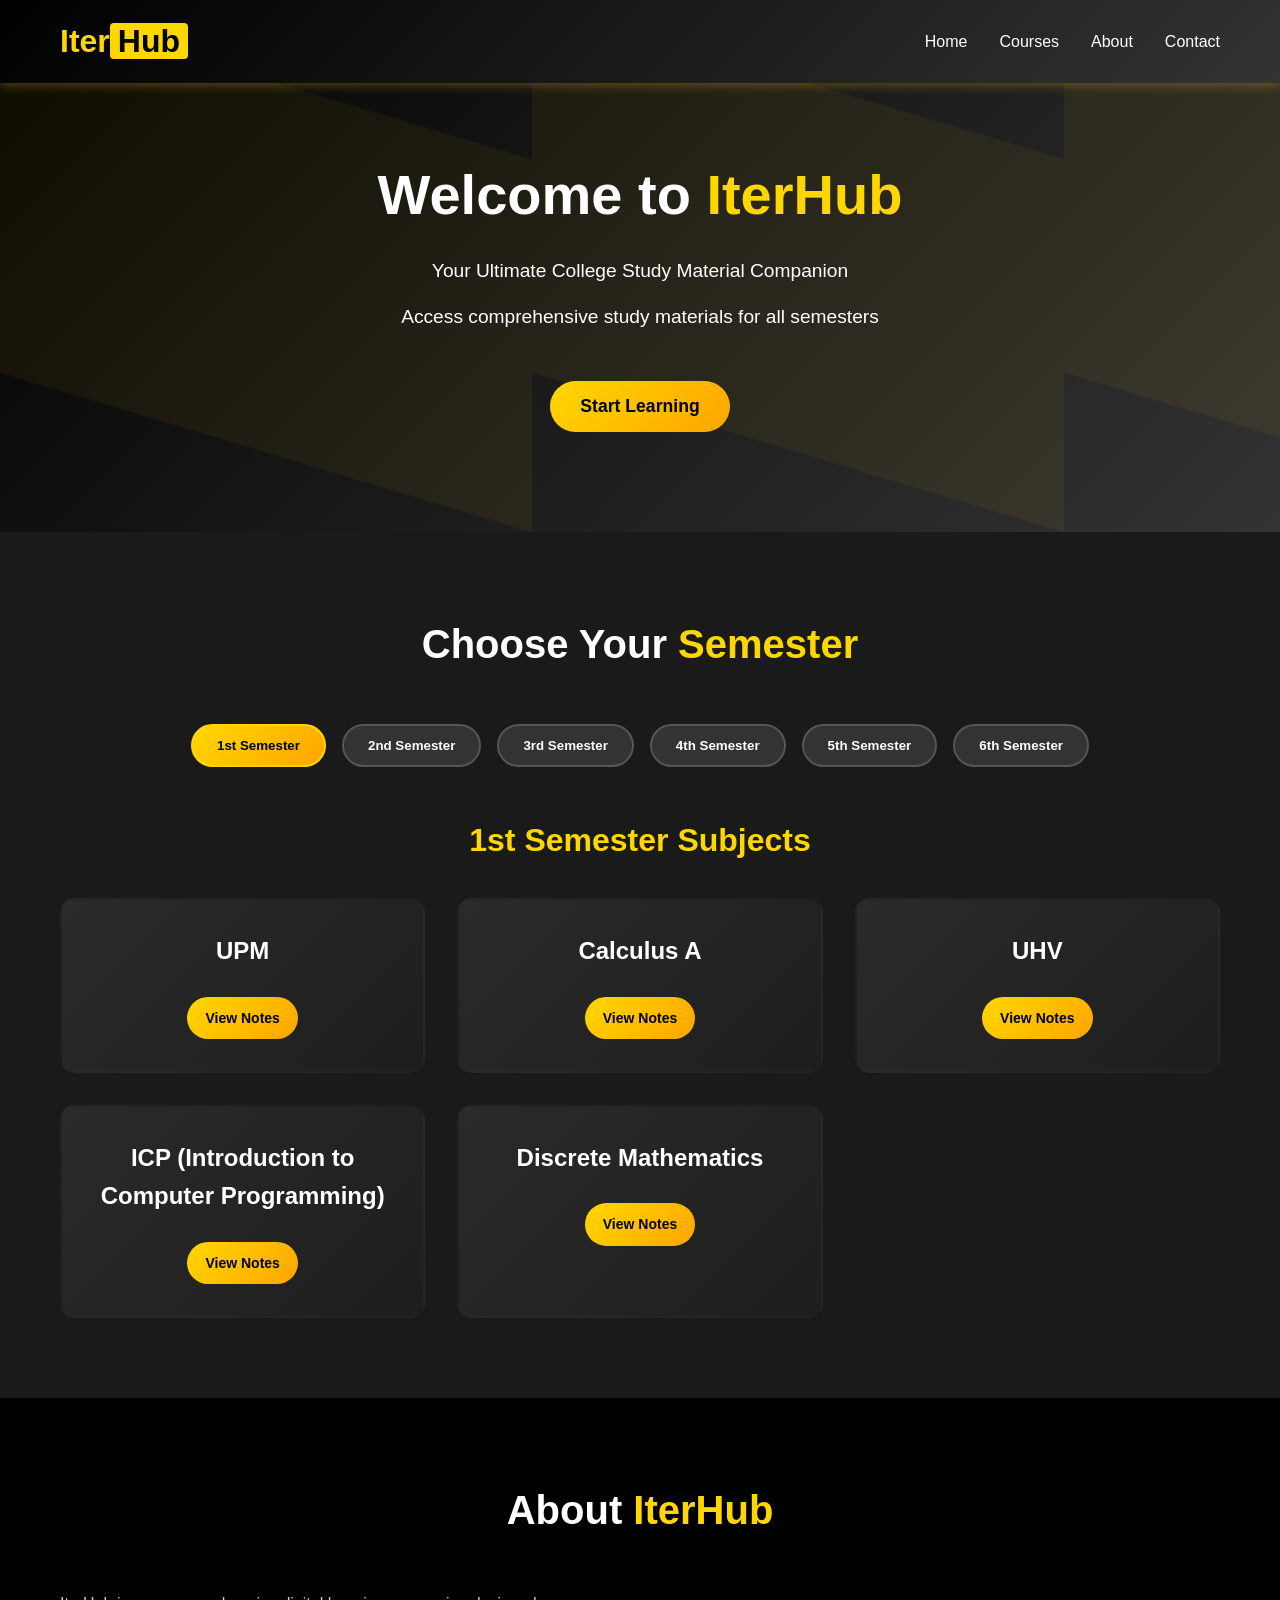
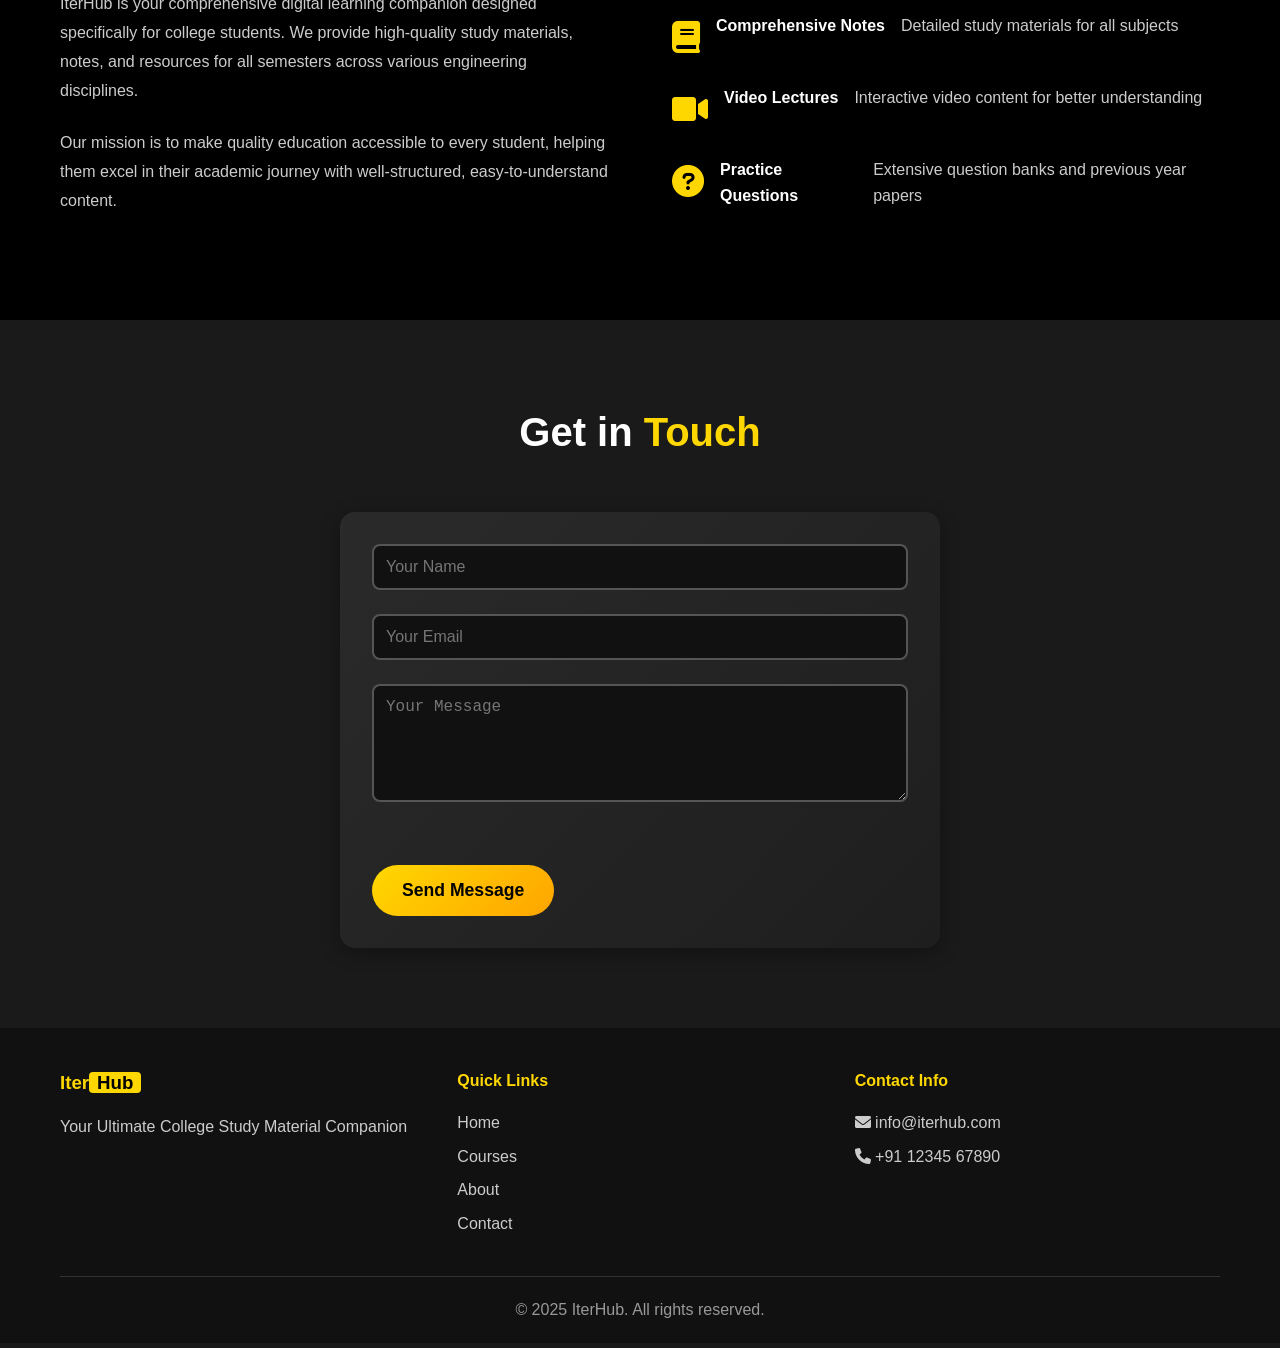
==== commit a09111f8: "buttons" ====
--- a/index.html
+++ b/index.html
@@ -52,81 +52,177 @@
             </div>
 
             <div class="semester-content">
-                <!-- Semester 1 -->
-                <div class="semester-panel active" id="semester-1">
-                    <h3>1st Semester Subjects</h3>
-                    <div class="subjects-grid">
-                        <div class="subject-card"><h4>UPM</h4></div>
-                        <div class="subject-card"><h4>Calculus A</h4></div>
-                        <div class="subject-card"><h4>UHV</h4></div>
-                        <div class="subject-card"><h4>ICP (Intro to Computer Programming)</h4></div>
-                        <div class="subject-card"><h4>Discrete Mathematics</h4></div>
-                    </div>
-                </div>
-
-                <!-- Semester 2 -->
-                <div class="semester-panel" id="semester-2">
-                    <h3>2nd Semester Subjects</h3>
-                    <div class="subjects-grid">
-                        <div class="subject-card"><h4>UPEM</h4></div>
-                        <div class="subject-card"><h4>Calculus B</h4></div>
-                        <div class="subject-card"><h4>ITW</h4></div>
-                        <div class="subject-card"><h4>DSA</h4></div>
-                        <div class="subject-card"><h4>IGT</h4></div>
-                    </div>
-                </div>
-
-                <!-- Semester 3 -->
-                <div class="semester-panel" id="semester-3">
-                    <h3>3rd Semester Subjects</h3>
-                    <div class="subjects-grid">
-                        <div class="subject-card"><h4>DLD (Digital Logic Design)</h4></div>
-                        <div class="subject-card"><h4>Algorithms and Design I</h4></div>
-                        <div class="subject-card"><h4>Probability and Statistics</h4></div>
-                        <div class="subject-card"><h4>Introduction to Microeconomics</h4></div>
-                        <div class="subject-card"><h4>Introduction to Environmental Studies</h4></div>
-                    </div>
-                </div>
-
-                <!-- Semester 4 -->
-                <div class="semester-panel" id="semester-4">
-                    <h3>4th Semester Subjects</h3>
-                    <div class="subjects-grid">
-                        <div class="subject-card"><h4>CS Workshop II</h4></div>
-                        <div class="subject-card"><h4>Computer Organization & Architecture</h4></div>
-                        <div class="subject-card"><h4>Algorithms and Design II</h4></div>
-                        <div class="subject-card"><h4>Applied Linear Algebra</h4></div>
-                        <div class="subject-card"><h4>Introduction to Macroeconomics</h4></div>
-                        <div class="subject-card"><h4>Introduction to Disaster Management</h4></div>
-                    </div>
-                </div>
-
-                <!-- Semester 5 -->
-                <div class="semester-panel" id="semester-5">
-                    <h3>5th Semester Subjects</h3>
-                    <div class="subjects-grid">
-                        <div class="subject-card"><h4>Practical Programming with C</h4></div>
-                        <div class="subject-card"><h4>Design of Operating Systems</h4></div>
-                        <div class="subject-card"><h4>Computer Networking: Concepts</h4></div>
-                        <div class="subject-card"><h4>Python Programming</h4></div>
-                        <div class="subject-card"><h4>Introduction to Theory of Computation</h4></div>
-                        <div class="subject-card"><h4>Foundations of Machine Learning</h4></div>
-                    </div>
-                </div>
-
-                <!-- Semester 6 -->
-                <div class="semester-panel" id="semester-6">
-                    <h3>6th Semester Subjects</h3>
-                    <div class="subjects-grid">
-                        <div class="subject-card"><h4>Game Programming with C++</h4></div>
-                        <div class="subject-card"><h4>Introduction to Databases</h4></div>
-                        <div class="subject-card"><h4>Computer Networking: Security</h4></div>
-                        <div class="subject-card"><h4>Compilers: Principles, Techniques & Tools</h4></div>
-                        <div class="subject-card"><h4>Fundamentals of Machine Learning</h4></div>
-                    </div>
-                </div>
-            </div>
-        </div>
+             <!-- Semester 1 -->
+<div class="semester-panel active" id="semester-1">
+    <h3>1st Semester Subjects</h3>
+    <div class="subjects-grid">
+        <div class="subject-card">
+            <h4>UPM</h4>
+            <a href="#" class="view-btn">View Notes</a>
+        </div>
+        <div class="subject-card">
+            <h4>Calculus A</h4>
+            <a href="#" class="view-btn">View Notes</a>
+        </div>
+        <div class="subject-card">
+            <h4>UHV</h4>
+            <a href="#" class="view-btn">View Notes</a>
+        </div>
+        <div class="subject-card">
+            <h4>ICP (Introduction to Computer Programming)</h4>
+            <a href="#" class="view-btn">View Notes</a>
+        </div>
+        <div class="subject-card">
+            <h4>Discrete Mathematics</h4>
+            <a href="#" class="view-btn">View Notes</a>
+        </div>
+    </div>
+</div>
+
+<!-- Semester 2 -->
+<div class="semester-panel" id="semester-2">
+    <h3>2nd Semester Subjects</h3>
+    <div class="subjects-grid">
+        <div class="subject-card">
+            <h4>UPEM</h4>
+            <a href="#" class="view-btn">View Notes</a>
+        </div>
+        <div class="subject-card">
+            <h4>Calculus B</h4>
+            <a href="#" class="view-btn">View Notes</a>
+        </div>
+        <div class="subject-card">
+            <h4>ITW</h4>
+            <a href="#" class="view-btn">View Notes</a>
+        </div>
+        <div class="subject-card">
+            <h4>DSA</h4>
+            <a href="#" class="view-btn">View Notes</a>
+        </div>
+        <div class="subject-card">
+            <h4>IGT</h4>
+            <a href="#" class="view-btn">View Notes</a>
+        </div>
+    </div>
+</div>
+
+<!-- Semester 3 -->
+<div class="semester-panel" id="semester-3">
+    <h3>3rd Semester Subjects</h3>
+    <div class="subjects-grid">
+        <div class="subject-card">
+            <h4>DLD (Digital Logic Design)</h4>
+            <a href="#" class="view-btn">View Notes</a>
+        </div>
+        <div class="subject-card">
+            <h4>Algorithms and Design I</h4>
+            <a href="#" class="view-btn">View Notes</a>
+        </div>
+        <div class="subject-card">
+            <h4>Probability and Statistics</h4>
+            <a href="#" class="view-btn">View Notes</a>
+        </div>
+        <div class="subject-card">
+            <h4>Introduction to Microeconomics</h4>
+            <a href="#" class="view-btn">View Notes</a>
+        </div>
+        <div class="subject-card">
+            <h4>Introduction to Environmental Studies</h4>
+            <a href="#" class="view-btn">View Notes</a>
+        </div>
+    </div>
+</div>
+
+<!-- Semester 4 -->
+<div class="semester-panel" id="semester-4">
+    <h3>4th Semester Subjects</h3>
+    <div class="subjects-grid">
+        <div class="subject-card">
+            <h4>CS Workshop II</h4>
+            <a href="#" class="view-btn">View Notes</a>
+        </div>
+        <div class="subject-card">
+            <h4>Computer Organization & Architecture</h4>
+            <a href="#" class="view-btn">View Notes</a>
+        </div>
+        <div class="subject-card">
+            <h4>Algorithms and Design II</h4>
+            <a href="#" class="view-btn">View Notes</a>
+        </div>
+        <div class="subject-card">
+            <h4>Applied Linear Algebra</h4>
+            <a href="#" class="view-btn">View Notes</a>
+        </div>
+        <div class="subject-card">
+            <h4>Introduction to Macroeconomics</h4>
+            <a href="#" class="view-btn">View Notes</a>
+        </div>
+        <div class="subject-card">
+            <h4>Introduction to Disaster Management</h4>
+            <a href="#" class="view-btn">View Notes</a>
+        </div>
+    </div>
+</div>
+
+<!-- Semester 5 -->
+<div class="semester-panel" id="semester-5">
+    <h3>5th Semester Subjects</h3>
+    <div class="subjects-grid">
+        <div class="subject-card">
+            <h4>Practical Programming with C</h4>
+            <a href="#" class="view-btn">View Notes</a>
+        </div>
+        <div class="subject-card">
+            <h4>Design of Operating Systems</h4>
+            <a href="#" class="view-btn">View Notes</a>
+        </div>
+        <div class="subject-card">
+            <h4>Computer Networking: Concepts</h4>
+            <a href="#" class="view-btn">View Notes</a>
+        </div>
+        <div class="subject-card">
+            <h4>Python Programming</h4>
+            <a href="#" class="view-btn">View Notes</a>
+        </div>
+        <div class="subject-card">
+            <h4>Introduction to Theory of Computation</h4>
+            <a href="#" class="view-btn">View Notes</a>
+        </div>
+        <div class="subject-card">
+            <h4>Foundations of Machine Learning</h4>
+            <a href="#" class="view-btn">View Notes</a>
+        </div>
+    </div>
+</div>
+
+<!-- Semester 6 -->
+<div class="semester-panel" id="semester-6">
+    <h3>6th Semester Subjects</h3>
+    <div class="subjects-grid">
+        <div class="subject-card">
+            <h4>Game Programming with C++</h4>
+            <a href="#" class="view-btn">View Notes</a>
+        </div>
+        <div class="subject-card">
+            <h4>Introduction to Databases</h4>
+            <a href="#" class="view-btn">View Notes</a>
+        </div>
+        <div class="subject-card">
+            <h4>Computer Networking: Security</h4>
+            <a href="#" class="view-btn">View Notes</a>
+        </div>
+        <div class="subject-card">
+            <h4>Compilers: Principles, Techniques & Tools</h4>
+            <a href="#" class="view-btn">View Notes</a>
+        </div>
+        <div class="subject-card">
+            <h4>Fundamentals of Machine Learning</h4>
+            <a href="#" class="view-btn">View Notes</a>
+        </div>
+    </div>
+</div>
+
+
     </section>
 
     <section class="about-section" id="about">
--- a/style.css
+++ b/style.css
@@ -490,6 +490,25 @@
     }
 }
 
+/* View Notes Button */
+.view-btn {
+display: inline-block;
+margin-top: 10px;
+padding: 10px 18px;
+background: linear-gradient(135deg, #FFD700 0%, #FFA500 100%);
+color: #000;
+font-size: 14px;
+font-weight: bold;
+text-decoration: none;
+border-radius: 25px;
+transition: all 0.3s ease;
+}
+
+.view-btn:hover {
+transform: translateY(-2px);
+box-shadow: 0 5px 15px rgba(255, 215, 0, 0.4);
+}
+
 @media (max-width: 480px) {
     .hero {
         padding: 120px 20px 80px;
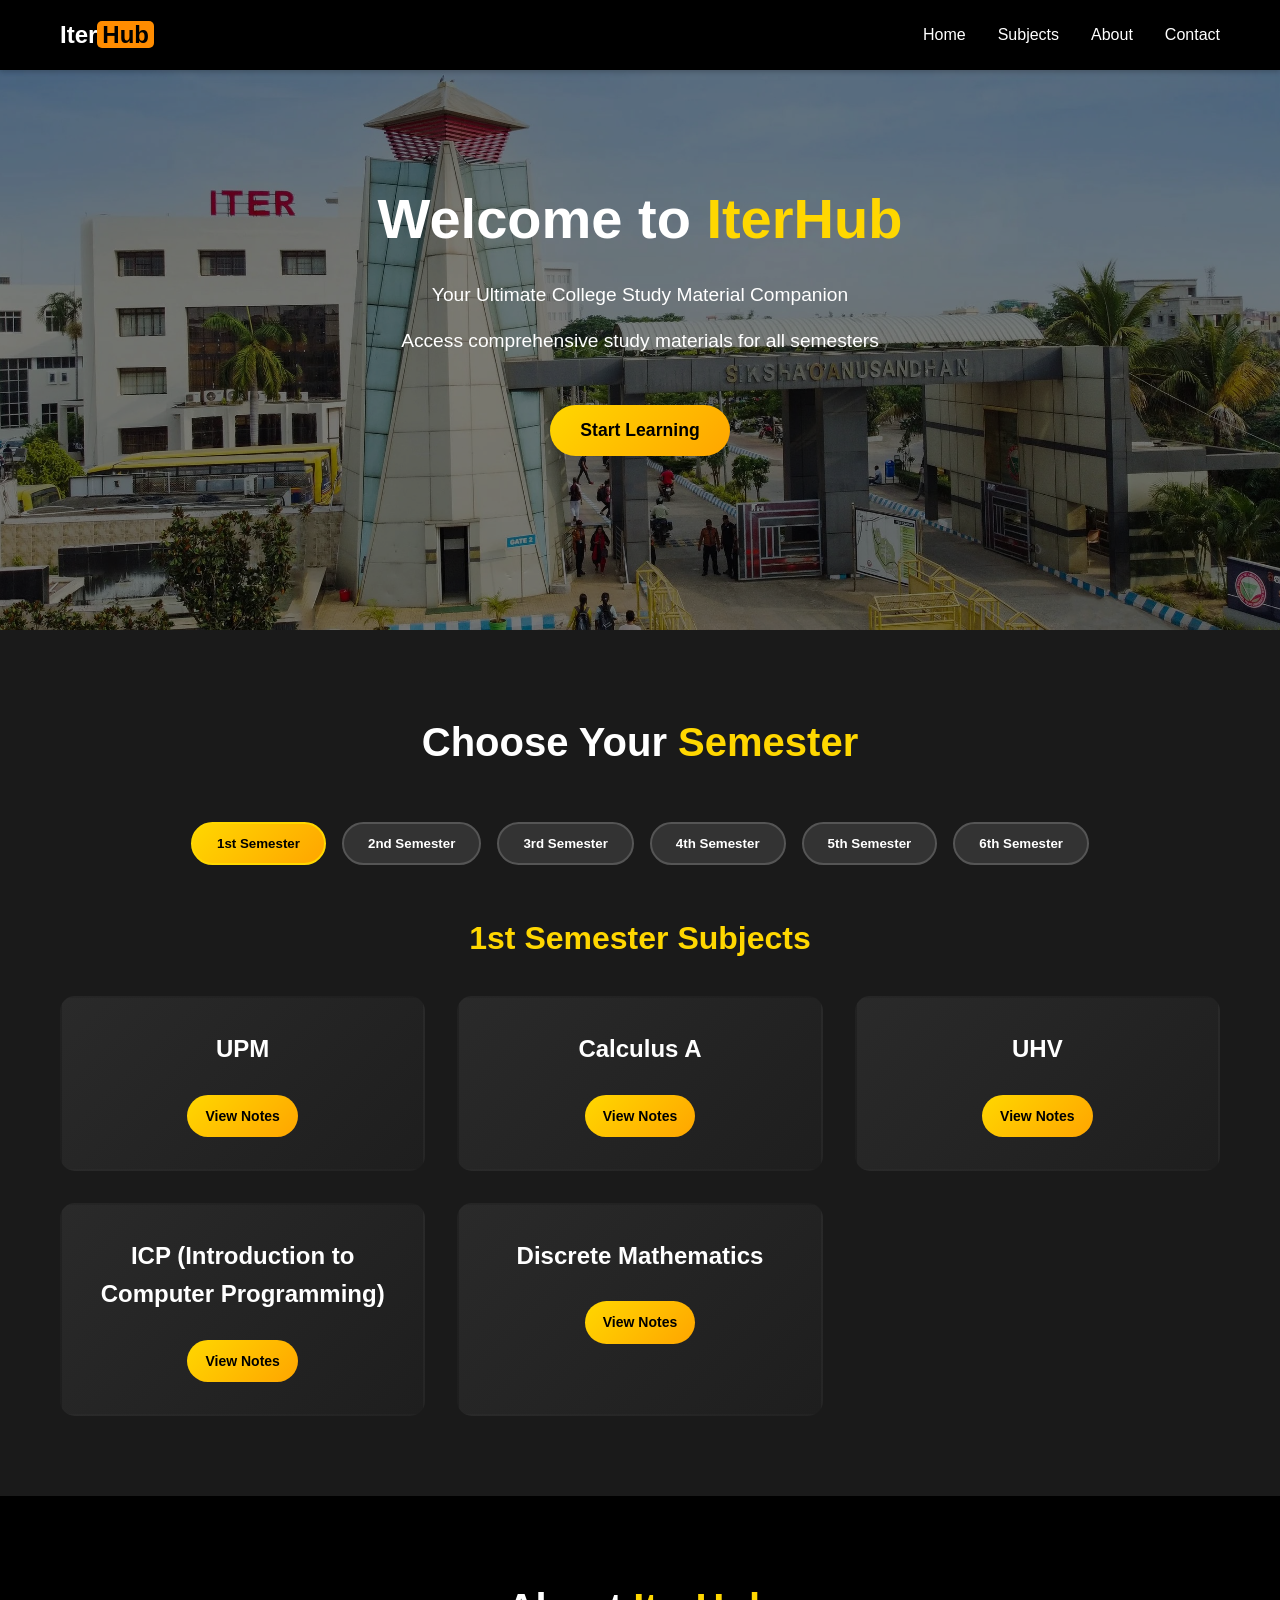
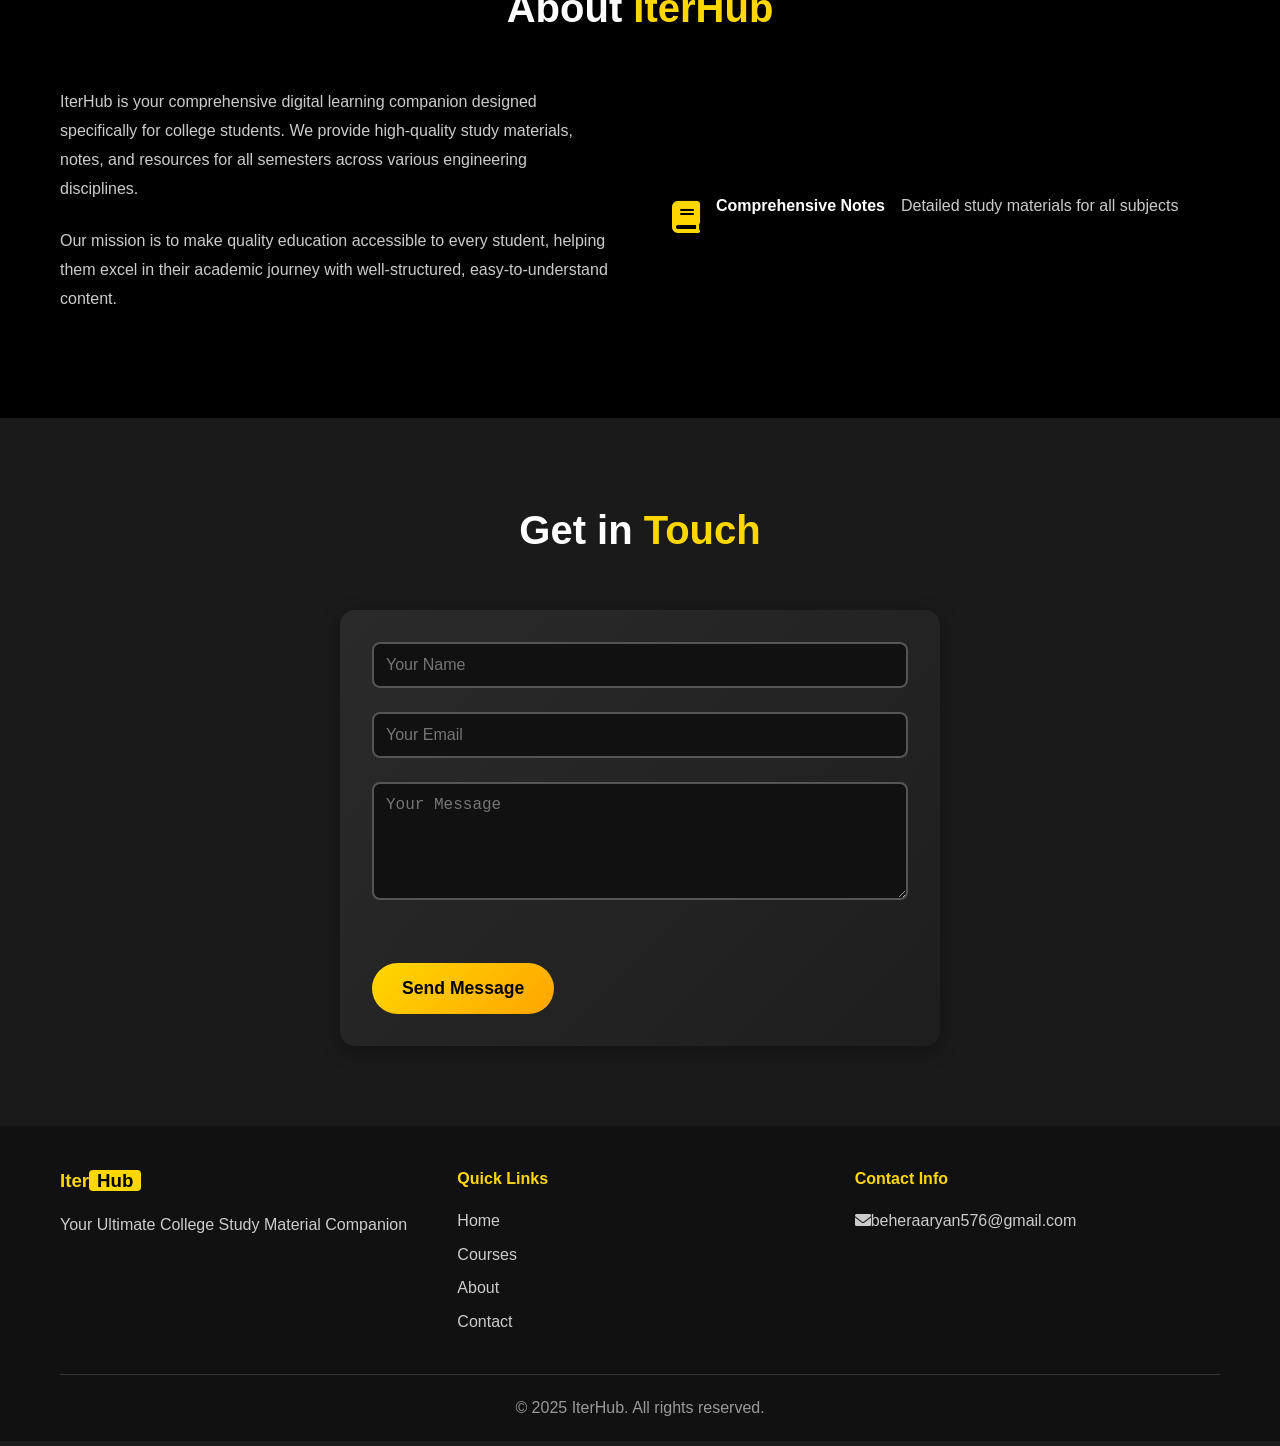
==== commit 62a10de3: "cousres" ====
--- a/index.html
+++ b/index.html
@@ -16,7 +16,7 @@
                 </div>
                 <ul class="nav-menu">
                     <li><a href="#home">Home</a></li>
-                    <li><a href="#courses">Courses</a></li>
+                    <li><a href="#courses">Subjects</a></li>
                     <li><a href="#about">About</a></li>
                     <li><a href="#contact">Contact</a></li>
                 </ul>
@@ -66,11 +66,11 @@
         </div>
         <div class="subject-card">
             <h4>UHV</h4>
-            <a href="#" class="view-btn">View Notes</a>
+            <a href="https://drive.google.com/drive/folders/1w12sn8Q3MZq4SZ-L-2BAiOyI8pfCbHtX" class="view-btn">View Notes</a>
         </div>
         <div class="subject-card">
             <h4>ICP (Introduction to Computer Programming)</h4>
-            <a href="#" class="view-btn">View Notes</a>
+            <a href="https://drive.google.com/drive/folders/1qDS9s575O8EWHluJklhjwggXTQIjFn6a" class="view-btn">View Notes</a>
         </div>
         <div class="subject-card">
             <h4>Discrete Mathematics</h4>
@@ -85,24 +85,25 @@
     <div class="subjects-grid">
         <div class="subject-card">
             <h4>UPEM</h4>
-            <a href="#" class="view-btn">View Notes</a>
+            <a href="https://drive.google.com/drive/folders/1vWTmv1IFnxzP2iJXpfpyduIYBLU2mkz1" class="view-btn">View Notes</a>
         </div>
         <div class="subject-card">
             <h4>Calculus B</h4>
-            <a href="#" class="view-btn">View Notes</a>
+            <a href="https://drive.google.com/drive/folders/1wrg-ZXp36GBcFNBL5Zm7xbje7a2ET0Hc" class="view-btn">View Notes</a>
         </div>
         <div class="subject-card">
             <h4>ITW</h4>
-            <a href="#" class="view-btn">View Notes</a>
+            <a href="https://drive.google.com/drive/folders/13XNoaqgL8VK6qRnHgdfJfjLUqaoHMKmc" class="view-btn">View Notes</a>
         </div>
         <div class="subject-card">
             <h4>DSA</h4>
-            <a href="#" class="view-btn">View Notes</a>
+            <a href="https://drive.google.com/drive/folders/1FBRMN47L049gPx2C4MVkBXRwUeDjgCUD" class="view-btn">View Notes</a>
         </div>
         <div class="subject-card">
             <h4>IGT</h4>
-            <a href="#" class="view-btn">View Notes</a>
-        </div>
+            <a href="https://drive.google.com/drive/folders/1737Jx4RIWRUGgLKJQgl4Jj4ocXJCb7fc" class="view-btn">View Notes</a>
+        </div>
+        
     </div>
 </div>
 
@@ -112,23 +113,28 @@
     <div class="subjects-grid">
         <div class="subject-card">
             <h4>DLD (Digital Logic Design)</h4>
-            <a href="#" class="view-btn">View Notes</a>
-        </div>
+            <a href="https://drive.google.com/drive/folders/1UYnyiLal-bwoe28iw6RHyZCmEa9fRi4x" class="view-btn">View Notes</a>
+        </div>
+        <div class="subject-card">
+            <h4>Computer Science Workshop </h4>
+            <a href="https://drive.google.com/drive/folders/11y8iBePAW1ailt6rxHpulm5ctrFpFjB2" class="view-btn">View Notes</a>
+        </div>
+        
         <div class="subject-card">
             <h4>Algorithms and Design I</h4>
-            <a href="#" class="view-btn">View Notes</a>
+            <a href="https://drive.google.com/drive/folders/1cmt1FArJDZ5e0jGJvWN2qxhQ-hpCdKZW" class="view-btn">View Notes</a>
         </div>
         <div class="subject-card">
             <h4>Probability and Statistics</h4>
-            <a href="#" class="view-btn">View Notes</a>
+            <a href="https://drive.google.com/drive/folders/12N_tI3O0Ul0J7Wqd9ZUzW3dAzwdbhZJa" class="view-btn">View Notes</a>
         </div>
         <div class="subject-card">
             <h4>Introduction to Microeconomics</h4>
-            <a href="#" class="view-btn">View Notes</a>
+            <a href="" class="view-btn">View Notes</a>
         </div>
         <div class="subject-card">
             <h4>Introduction to Environmental Studies</h4>
-            <a href="#" class="view-btn">View Notes</a>
+            <a href="https://drive.google.com/drive/folders/1-7yeL6GxA8DZsdEh0sh-JlLVQxKdPvfr" class="view-btn">View Notes</a>
         </div>
     </div>
 </div>
@@ -139,19 +145,19 @@
     <div class="subjects-grid">
         <div class="subject-card">
             <h4>CS Workshop II</h4>
-            <a href="#" class="view-btn">View Notes</a>
+            <a href="https://drive.google.com/drive/folders/1Q4ssemkq7RWy4mgZtxm0roydqdVD9tjS" class="view-btn">View Notes</a>
         </div>
         <div class="subject-card">
             <h4>Computer Organization & Architecture</h4>
-            <a href="#" class="view-btn">View Notes</a>
+            <a href="https://drive.google.com/drive/folders/1UYnyiLal-bwoe28iw6RHyZCmEa9fRi4x" class="view-btn">View Notes</a>
         </div>
         <div class="subject-card">
             <h4>Algorithms and Design II</h4>
-            <a href="#" class="view-btn">View Notes</a>
+            <a href="https://drive.google.com/drive/folders/1UYnyiLal-bwoe28iw6RHyZCmEa9fRi4x" class="view-btn">View Notes</a>
         </div>
         <div class="subject-card">
             <h4>Applied Linear Algebra</h4>
-            <a href="#" class="view-btn">View Notes</a>
+            <a href="https://drive.google.com/drive/folders/1S4fMwpVETQ_3hjIfh47pl4LSicZprFAm" class="view-btn">View Notes</a>
         </div>
         <div class="subject-card">
             <h4>Introduction to Macroeconomics</h4>
@@ -159,7 +165,7 @@
         </div>
         <div class="subject-card">
             <h4>Introduction to Disaster Management</h4>
-            <a href="#" class="view-btn">View Notes</a>
+            <a href="https://drive.google.com/drive/folders/1-7yeL6GxA8DZsdEh0sh-JlLVQxKdPvfr" class="view-btn">View Notes</a>
         </div>
     </div>
 </div>
@@ -170,23 +176,24 @@
     <div class="subjects-grid">
         <div class="subject-card">
             <h4>Practical Programming with C</h4>
-            <a href="#" class="view-btn">View Notes</a>
+            <a href="https://drive.google.com/drive/folders/10Rz8FR5mP1o9HH-MdmZnSJsed_7ZvnCT" class="view-btn">View Notes</a>
         </div>
         <div class="subject-card">
             <h4>Design of Operating Systems</h4>
-            <a href="#" class="view-btn">View Notes</a>
+            <a href="https://drive.google.com/drive/folders/1TANZsdRdsNAXTqJvjTI2gFY6h6kbbmtW" class="view-btn">View Notes</a>
         </div>
         <div class="subject-card">
             <h4>Computer Networking: Concepts</h4>
-            <a href="#" class="view-btn">View Notes</a>
+            <a href="https://drive.google.com/drive/folders/1ffp0UK0i4G8pD1mKjPIC6EOufPs2GQHb" class="view-btn">View Notes</a>
         </div>
         <div class="subject-card">
             <h4>Python Programming</h4>
-            <a href="#" class="view-btn">View Notes</a>
+            <a href="https://drive.google.com/drive/folders/1x81F5_NGrNutR7u8NTW4kKg7UftAL5GA" class="view-btn">View Notes</a>
         </div>
         <div class="subject-card">
             <h4>Introduction to Theory of Computation</h4>
-            <a href="#" class="view-btn">View Notes</a>
+            <a href="https://drive.google.com/drive/folders/14Vd4nADRgnRLJU_DrpYIuq3rETIGj3YY" class="view-btn">View Notes</a>
+            
         </div>
         <div class="subject-card">
             <h4>Foundations of Machine Learning</h4>
@@ -205,15 +212,15 @@
         </div>
         <div class="subject-card">
             <h4>Introduction to Databases</h4>
-            <a href="#" class="view-btn">View Notes</a>
+            <a href="https://drive.google.com/drive/folders/13uZPTMbGcSqpIRCabrusaQ07ECwR-zrF" class="view-btn">View Notes</a>
         </div>
         <div class="subject-card">
             <h4>Computer Networking: Security</h4>
-            <a href="#" class="view-btn">View Notes</a>
+            <a href="https://drive.google.com/drive/folders/1h54x1_TMzOGv9vC9B8eF0GbPLi-Umkff" class="view-btn">View Notes</a>
         </div>
         <div class="subject-card">
             <h4>Compilers: Principles, Techniques & Tools</h4>
-            <a href="#" class="view-btn">View Notes</a>
+            <a href="https://drive.google.com/drive/folders/1R9ljdlD8LZNLqsOWcsaZaBlTncTeAmnX" class="view-btn">View Notes</a>
         </div>
         <div class="subject-card">
             <h4>Fundamentals of Machine Learning</h4>
@@ -239,15 +246,7 @@
                         <h4>Comprehensive Notes</h4>
                         <p>Detailed study materials for all subjects</p>
                     </div>
-                    <div class="feature">
-                        <i class="fas fa-video"></i>
-                        <h4>Video Lectures</h4>
-                        <p>Interactive video content for better understanding</p>
-                    </div>
-                    <div class="feature">
-                        <i class="fas fa-question-circle"></i>
-                        <h4>Practice Questions</h4>
-                        <p>Extensive question banks and previous year papers</p>
+                    
                     </div>
                 </div>
             </div>
@@ -286,8 +285,8 @@
                 </div>
                 <div class="footer-section">
                     <h4>Contact Info</h4>
-                    <p><i class="fas fa-envelope"></i> info@iterhub.com</p>
-                    <p><i class="fas fa-phone"></i> +91 12345 67890</p>
+                    <p><i class="fas fa-envelope"></i>beheraaryan576@gmail.com</p>
+                    
                 </div>
             </div>
             <div class="footer-bottom">
--- a/style.css
+++ b/style.css
@@ -21,13 +21,20 @@
 
 /* Header Styles */
 .header {
-    background: linear-gradient(135deg, #000000 0%, #333333 100%);
+    background-color: #000000; /* This will make the header black */
+    color: #fff;
     padding: 1rem 0;
     position: fixed;
     width: 100%;
     top: 0;
+    left: 0;
     z-index: 1000;
-    box-shadow: 0 2px 10px rgba(255, 215, 0, 0.3);
+    box-shadow: 0 2px 5px rgba(0, 0, 0, 0.2);
+    transition: background-color 0.3s ease;
+}
+
+.header.scrolled {
+    background-color: rgba(0, 0, 0, 0.9);
 }
 
 .nav-container {
@@ -40,16 +47,17 @@
 }
 
 .logo h1 {
-    color: #FFD700;
-    font-size: 2rem;
-    font-weight: bold;
-}
-
-.logo span {
-    color: #000;
-    background: #FFD700;
-    padding: 0 8px;
-    border-radius: 4px;
+    font-size: 1.5rem;
+    color: #ffffff; /* Sets 'Iter' to white */
+    margin: 0;
+    padding: 0;
+}
+
+.logo h1 span {
+    background-color: #ff8c00; /* Orange background for 'Hub' */
+    color: #000000; /* Black text for 'Hub' */
+    padding: 0 5px; /* Adds a small padding around 'Hub' to show the background */
+    border-radius: 5px; /* Optional: adds rounded corners for a softer look */
 }
 
 .nav-menu {
@@ -85,29 +93,36 @@
 
 /* Hero Section */
 .hero {
-    background: linear-gradient(135deg, #000000 0%, #1a1a1a 50%, #333333 100%);
-    color: white;
+    /* Replace 'your-image-url.jpg' with the actual path to your image */
+    background-image: url('images/imgi_2_iter+gate.jpg'); 
+    background-size: cover; /* Ensures the image covers the entire section */
+    background-position: center; /* Centers the image */
+    background-repeat: no-repeat; /* Prevents the image from repeating */
+    min-height: 70vh; /* Adjust as needed */
+    display: flex;
+    justify-content: center;
+    align-items: center;
     text-align: center;
-    padding: 150px 0 100px;
-    position: relative;
-    overflow: hidden;
-}
-
+    color: #fff; /* Ensure text is visible on the new background */
+    position: relative; /* Needed for overlay */
+}
+
+/* Optional: Add a dark overlay to make text more readable on busy backgrounds */
 .hero::before {
     content: '';
     position: absolute;
     top: 0;
     left: 0;
-    right: 0;
-    bottom: 0;
-    background: url('data:image/svg+xml,<svg xmlns="http://www.w3.org/2000/svg" viewBox="0 0 1000 1000"><polygon fill="%23FFD700" fill-opacity="0.05" points="0,0 1000,300 1000,1000 0,700"/></svg>');
+    width: 100%;
+    height: 100%;
+    background-color: rgba(0, 0, 0, 0.5); /* Adjust the last value (0.5) for darkness */
+    z-index: 1;
 }
 
 .hero-content {
     position: relative;
-    z-index: 2;
-}
-
+    z-index: 2; /* Ensures content is above the overlay */
+}
 .hero h1 {
     font-size: 3.5rem;
     margin-bottom: 1rem;
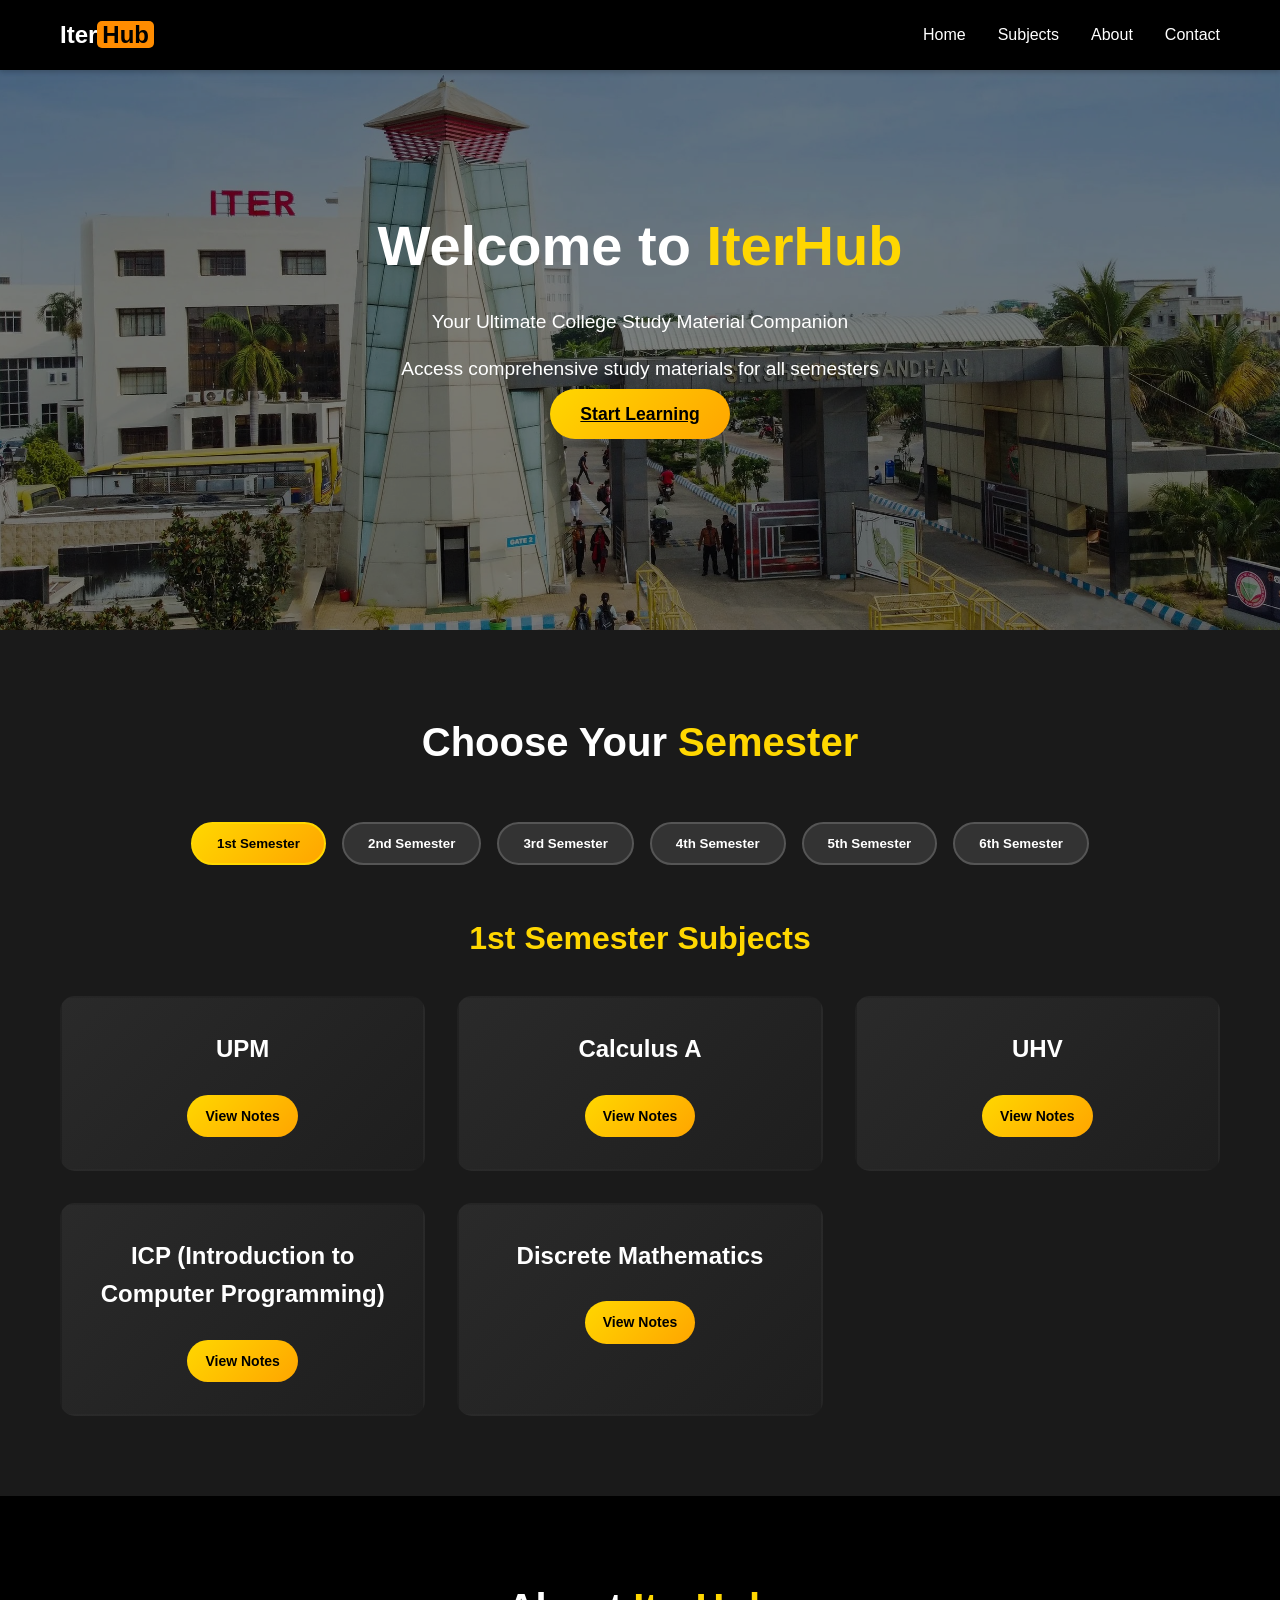
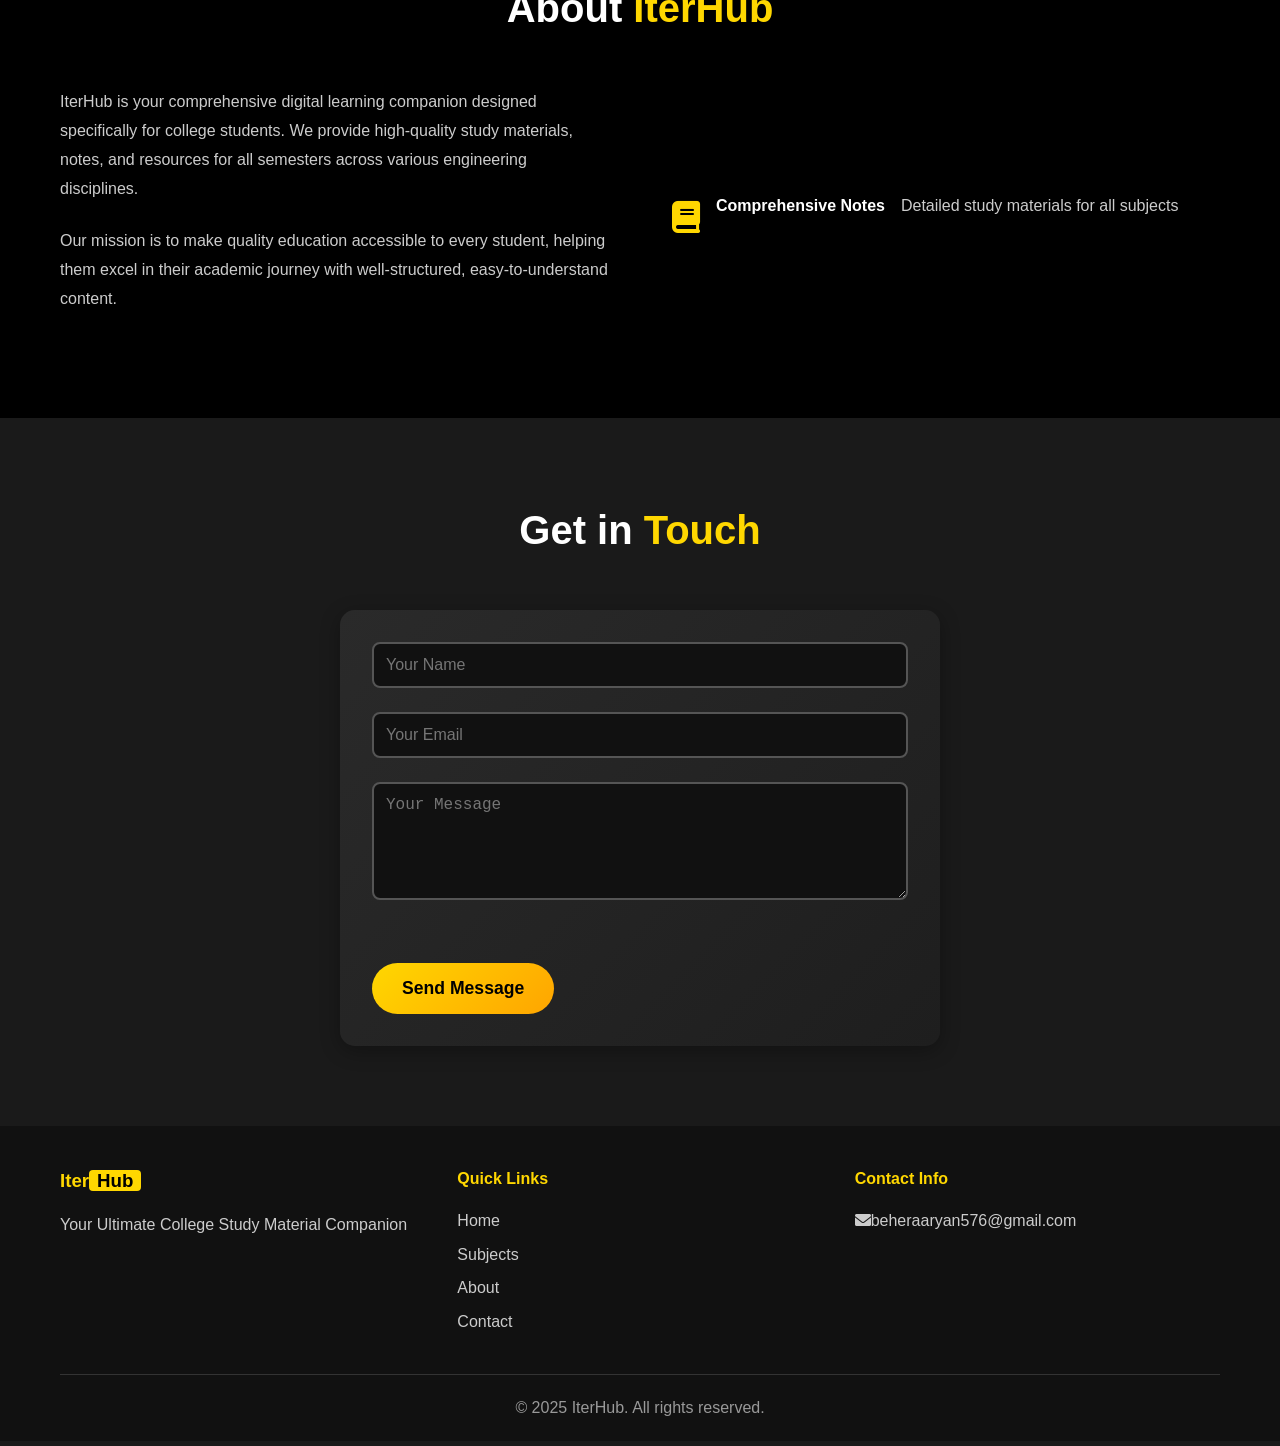
==== commit bf31f707: "learn" ====
--- a/index.html
+++ b/index.html
@@ -34,7 +34,8 @@
             <h1>Welcome to <span>IterHub</span></h1>
             <p>Your Ultimate College Study Material Companion</p>
             <p class="hero-subtitle">Access comprehensive study materials for all semesters</p>
-            <button class="cta-button">Start Learning</button>
+            <a href="#courses" class="cta-button">Start Learning</a>
+
         </div>
     </section>
 
@@ -278,7 +279,7 @@
                     <h4>Quick Links</h4>
                     <ul>
                         <li><a href="#home">Home</a></li>
-                        <li><a href="#courses">Courses</a></li>
+                        <li><a href="#courses">Subjects</a></li>
                         <li><a href="#about">About</a></li>
                         <li><a href="#contact">Contact</a></li>
                     </ul>
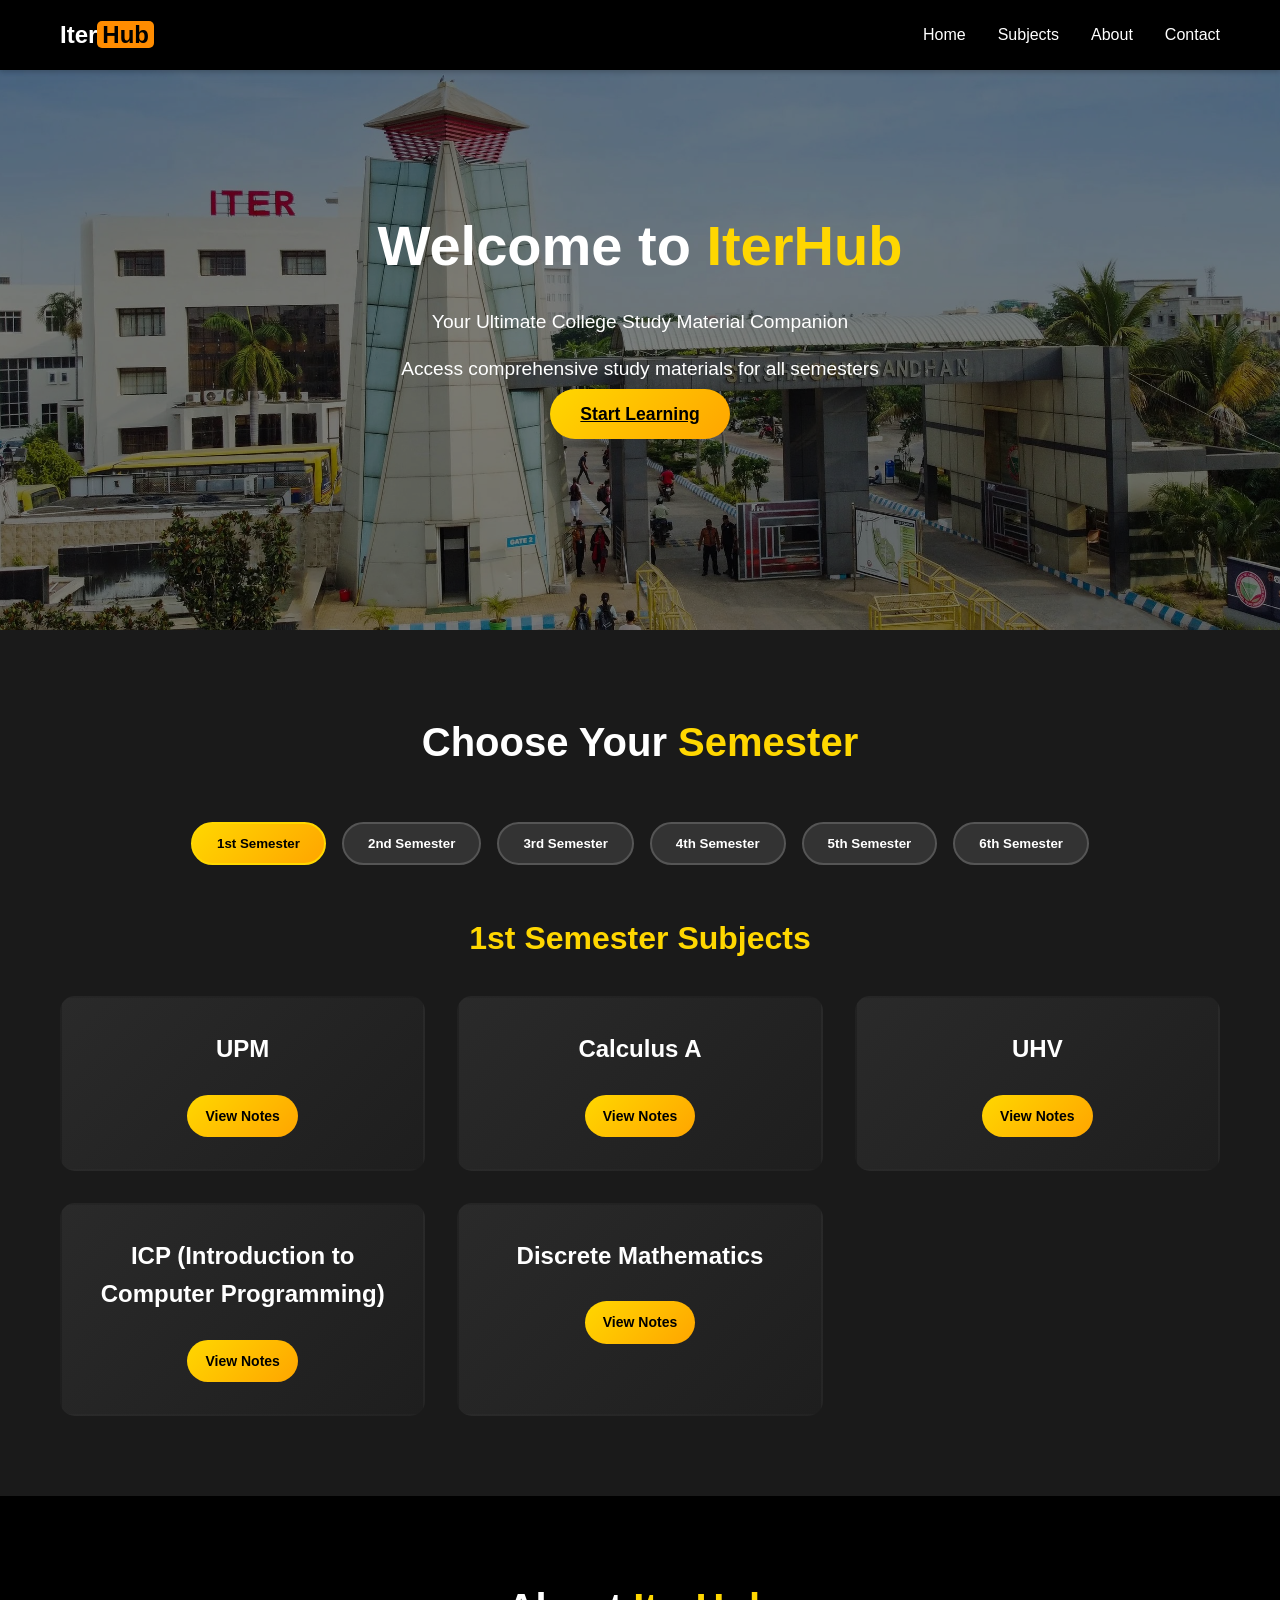
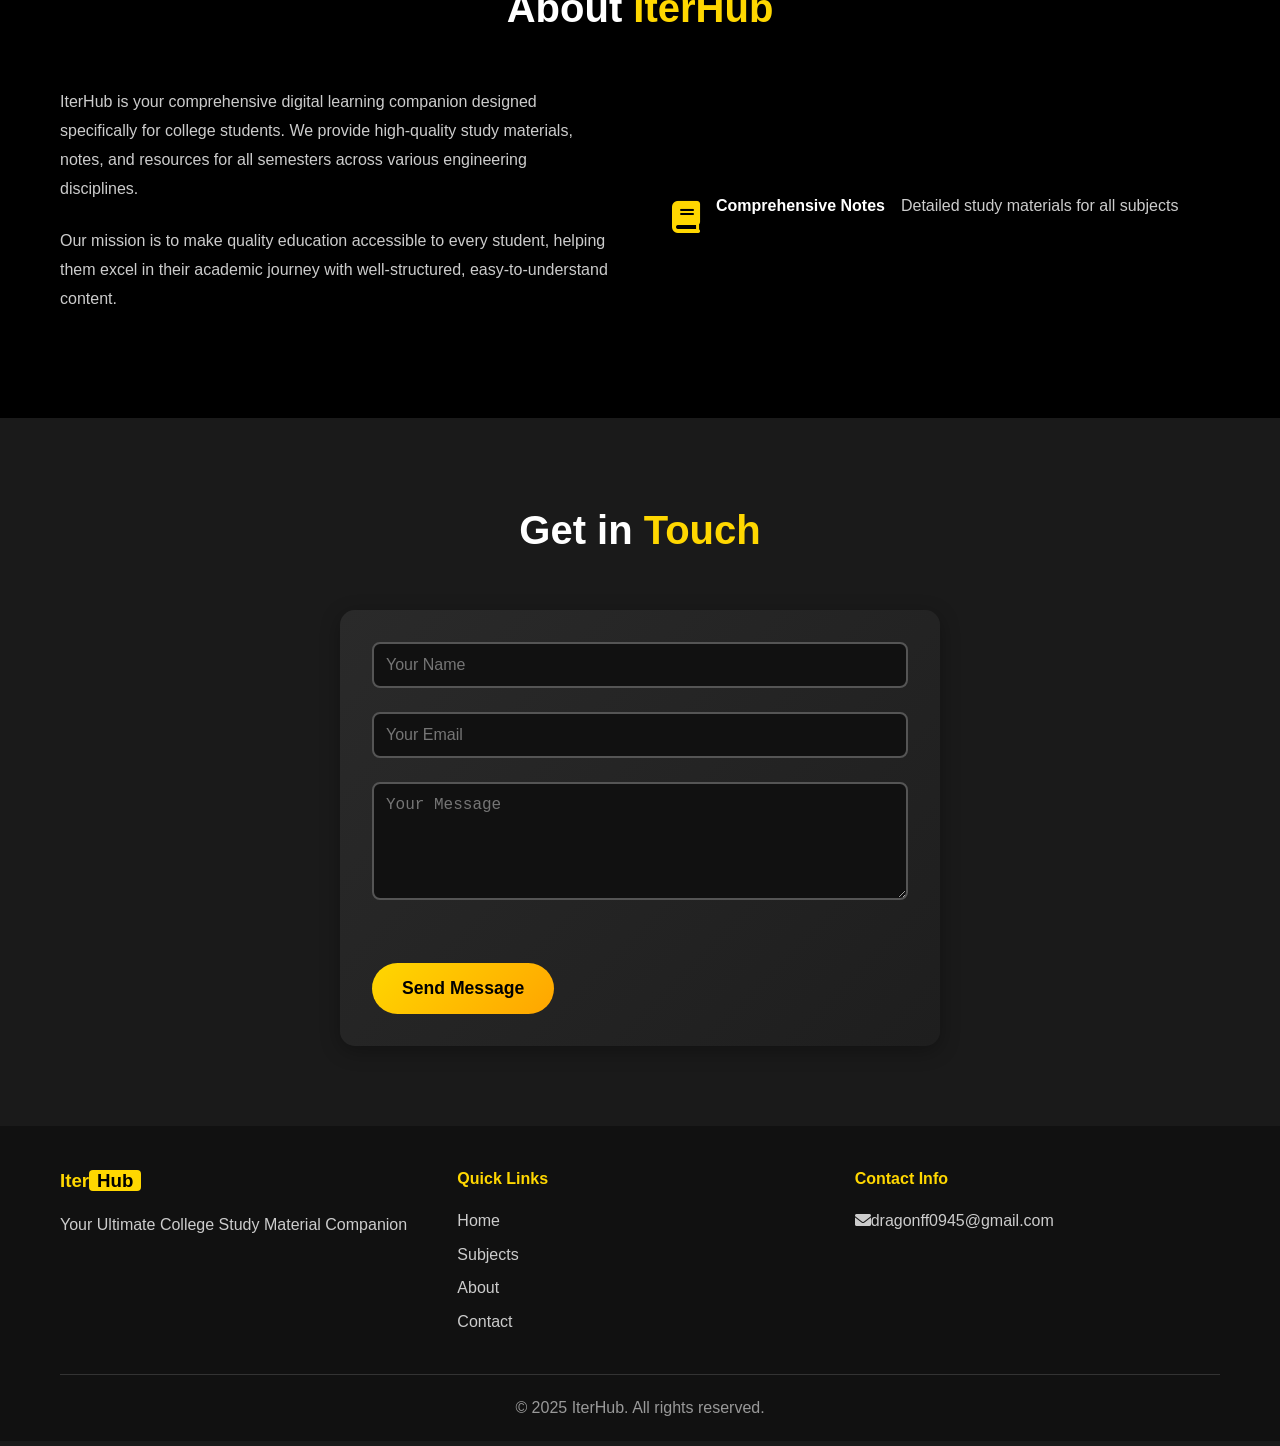
==== commit 86f64553: "emsil" ====
--- a/index.html
+++ b/index.html
@@ -5,7 +5,9 @@
     <meta name="viewport" content="width=device-width, initial-scale=1.0">
     <title>IterHub - Your Ultimate Study Companion</title>
     <link rel="stylesheet" href="style.css">
+    
     <link href="https://cdnjs.cloudflare.com/ajax/libs/font-awesome/6.0.0/css/all.min.css" rel="stylesheet">
+    <meta name="google-site-verification" content="JbMOFQ_RKS813yVONQOeU_QAAuSZigDAi4H9GBhsQrg" />
 </head>
 <body>
     <header class="header">
@@ -286,7 +288,7 @@
                 </div>
                 <div class="footer-section">
                     <h4>Contact Info</h4>
-                    <p><i class="fas fa-envelope"></i>beheraaryan576@gmail.com</p>
+                    <p><i class="fas fa-envelope"></i>dragonff0945@gmail.com</p>
                     
                 </div>
             </div>
